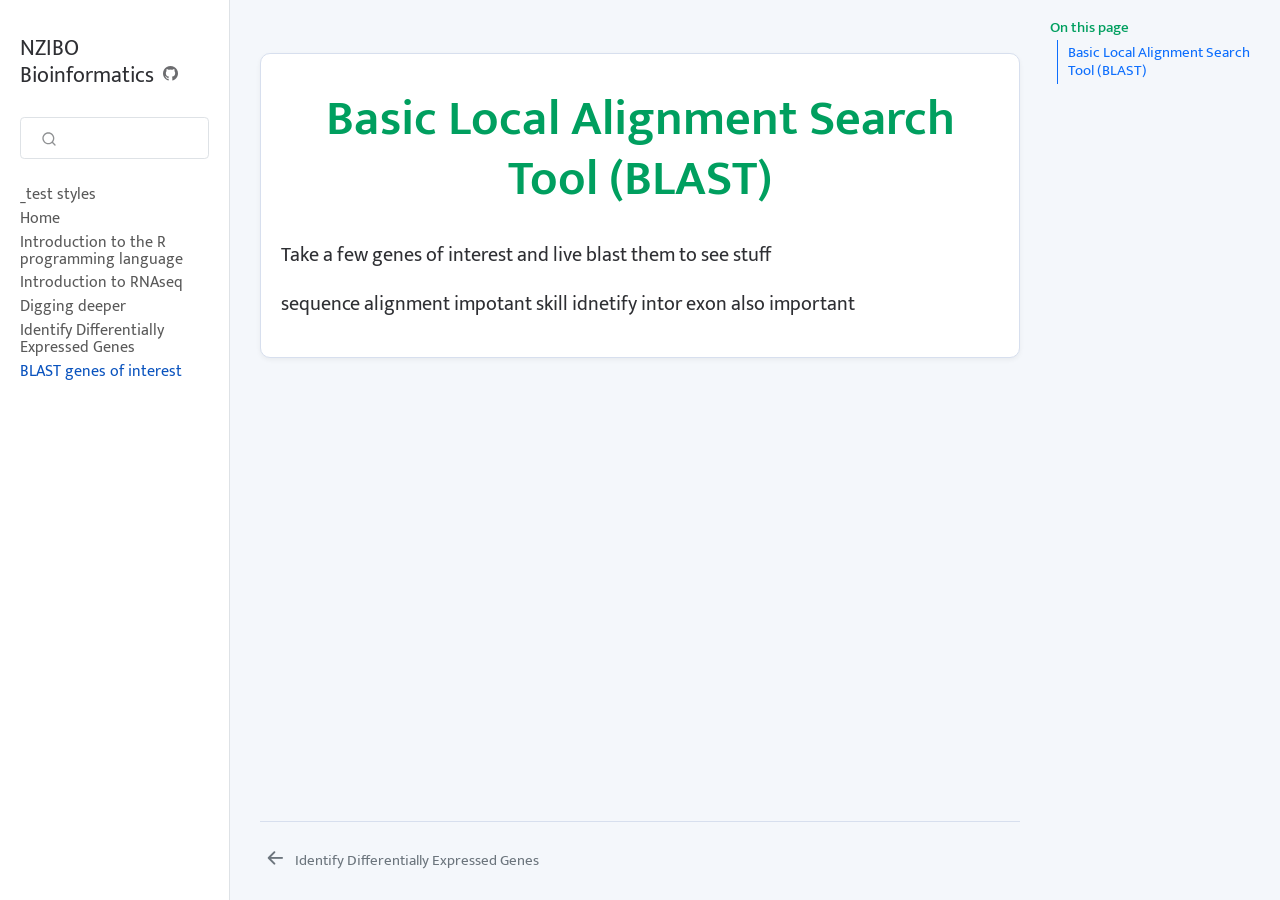
==== docs/blast-off.html @ 68abb0d2 "added blast, small edits" ====
<!DOCTYPE html>
<html xmlns="http://www.w3.org/1999/xhtml" lang="en" xml:lang="en"><head>

<meta charset="utf-8">
<meta name="generator" content="quarto-1.7.31">

<meta name="viewport" content="width=device-width, initial-scale=1.0, user-scalable=yes">


<title>blast-off – NZIBO Bioinformatics</title>
<style>
code{white-space: pre-wrap;}
span.smallcaps{font-variant: small-caps;}
div.columns{display: flex; gap: min(4vw, 1.5em);}
div.column{flex: auto; overflow-x: auto;}
div.hanging-indent{margin-left: 1.5em; text-indent: -1.5em;}
ul.task-list{list-style: none;}
ul.task-list li input[type="checkbox"] {
  width: 0.8em;
  margin: 0 0.8em 0.2em -1em; /* quarto-specific, see https://github.com/quarto-dev/quarto-cli/issues/4556 */ 
  vertical-align: middle;
}
</style>


<script src="site_libs/quarto-nav/quarto-nav.js"></script>
<script src="site_libs/quarto-nav/headroom.min.js"></script>
<script src="site_libs/clipboard/clipboard.min.js"></script>
<script src="site_libs/quarto-search/autocomplete.umd.js"></script>
<script src="site_libs/quarto-search/fuse.min.js"></script>
<script src="site_libs/quarto-search/quarto-search.js"></script>
<meta name="quarto:offset" content="./">
<link href="./degs.html" rel="prev">
<link href="./theme-images/GA-image-black-favicon.png" rel="icon" type="image/png">
<script src="site_libs/quarto-html/quarto.js" type="module"></script>
<script src="site_libs/quarto-html/tabsets/tabsets.js" type="module"></script>
<script src="site_libs/quarto-html/popper.min.js"></script>
<script src="site_libs/quarto-html/tippy.umd.min.js"></script>
<script src="site_libs/quarto-html/anchor.min.js"></script>
<link href="site_libs/quarto-html/tippy.css" rel="stylesheet">
<link href="site_libs/quarto-html/quarto-syntax-highlighting-e1a5c8363afafaef2c763b6775fbf3ca.css" rel="stylesheet" id="quarto-text-highlighting-styles">
<script src="site_libs/bootstrap/bootstrap.min.js"></script>
<link href="site_libs/bootstrap/bootstrap-icons.css" rel="stylesheet">
<link href="site_libs/bootstrap/bootstrap-709f788519238433456b39eacb8aeed0.min.css" rel="stylesheet" append-hash="true" id="quarto-bootstrap" data-mode="light">
<script id="quarto-search-options" type="application/json">{
  "location": "sidebar",
  "copy-button": false,
  "collapse-after": 3,
  "panel-placement": "start",
  "type": "textbox",
  "limit": 50,
  "keyboard-shortcut": [
    "f",
    "/",
    "s"
  ],
  "show-item-context": false,
  "language": {
    "search-no-results-text": "No results",
    "search-matching-documents-text": "matching documents",
    "search-copy-link-title": "Copy link to search",
    "search-hide-matches-text": "Hide additional matches",
    "search-more-match-text": "more match in this document",
    "search-more-matches-text": "more matches in this document",
    "search-clear-button-title": "Clear",
    "search-text-placeholder": "",
    "search-detached-cancel-button-title": "Cancel",
    "search-submit-button-title": "Submit",
    "search-label": "Search"
  }
}</script>


<link rel="stylesheet" href="styles.css">
<meta property="og:title" content="– NZIBO Bioinformatics">
<meta property="og:description" content="">
<meta property="og:site_name" content="NZIBO Bioinformatics">
</head>

<body class="nav-sidebar docked quarto-light">

<div id="quarto-search-results"></div>
  <header id="quarto-header" class="headroom fixed-top">
  <nav class="quarto-secondary-nav">
    <div class="container-fluid d-flex">
      <button type="button" class="quarto-btn-toggle btn" data-bs-toggle="collapse" role="button" data-bs-target=".quarto-sidebar-collapse-item" aria-controls="quarto-sidebar" aria-expanded="false" aria-label="Toggle sidebar navigation" onclick="if (window.quartoToggleHeadroom) { window.quartoToggleHeadroom(); }">
        <i class="bi bi-layout-text-sidebar-reverse"></i>
      </button>
        <nav class="quarto-page-breadcrumbs" aria-label="breadcrumb"><ol class="breadcrumb"><li class="breadcrumb-item"><a href="./blast-off.html">BLAST genes of interest</a></li></ol></nav>
        <a class="flex-grow-1" role="navigation" data-bs-toggle="collapse" data-bs-target=".quarto-sidebar-collapse-item" aria-controls="quarto-sidebar" aria-expanded="false" aria-label="Toggle sidebar navigation" onclick="if (window.quartoToggleHeadroom) { window.quartoToggleHeadroom(); }">      
        </a>
      <button type="button" class="btn quarto-search-button" aria-label="Search" onclick="window.quartoOpenSearch();">
        <i class="bi bi-search"></i>
      </button>
    </div>
  </nav>
</header>
<!-- content -->
<div id="quarto-content" class="quarto-container page-columns page-rows-contents page-layout-full">
<!-- sidebar -->
  <nav id="quarto-sidebar" class="sidebar collapse collapse-horizontal quarto-sidebar-collapse-item sidebar-navigation docked overflow-auto">
    <div class="pt-lg-2 mt-2 text-left sidebar-header">
    <div class="sidebar-title mb-0 py-0">
      <a href="./">NZIBO Bioinformatics</a> 
        <div class="sidebar-tools-main">
    <a href="https://github.com/GenomicsAotearoa/NZIBO-bioinformatics-workshop-2026" title="Github" class="quarto-navigation-tool px-1" aria-label="Github"><i class="bi bi-github"></i></a>
</div>
    </div>
      </div>
        <div class="mt-2 flex-shrink-0 align-items-center">
        <div class="sidebar-search">
        <div id="quarto-search" class="" title="Search"></div>
        </div>
        </div>
    <div class="sidebar-menu-container"> 
    <ul class="list-unstyled mt-1">
        <li class="sidebar-item">
  <div class="sidebar-item-container"> 
  <a href="./test-styling.html" class="sidebar-item-text sidebar-link">
 <span class="menu-text">_test styles</span></a>
  </div>
</li>
        <li class="sidebar-item">
  <div class="sidebar-item-container"> 
  <a href="./index.html" class="sidebar-item-text sidebar-link">
 <span class="menu-text">Home</span></a>
  </div>
</li>
        <li class="sidebar-item">
  <div class="sidebar-item-container"> 
  <a href="./intro-to-R.html" class="sidebar-item-text sidebar-link">
 <span class="menu-text">Introduction to the R programming language</span></a>
  </div>
</li>
        <li class="sidebar-item">
  <div class="sidebar-item-container"> 
  <a href="./intro-to-rnaseq.html" class="sidebar-item-text sidebar-link">
 <span class="menu-text">Introduction to RNAseq</span></a>
  </div>
</li>
        <li class="sidebar-item">
  <div class="sidebar-item-container"> 
  <a href="./digging-deeper.html" class="sidebar-item-text sidebar-link">
 <span class="menu-text">Digging deeper</span></a>
  </div>
</li>
        <li class="sidebar-item">
  <div class="sidebar-item-container"> 
  <a href="./degs.html" class="sidebar-item-text sidebar-link">
 <span class="menu-text">Identify Differentially Expressed Genes</span></a>
  </div>
</li>
        <li class="sidebar-item">
  <div class="sidebar-item-container"> 
  <a href="./blast-off.html" class="sidebar-item-text sidebar-link active">
 <span class="menu-text">BLAST genes of interest</span></a>
  </div>
</li>
    </ul>
    </div>
</nav>
<div id="quarto-sidebar-glass" class="quarto-sidebar-collapse-item" data-bs-toggle="collapse" data-bs-target=".quarto-sidebar-collapse-item"></div>
<!-- margin-sidebar -->
    <div id="quarto-margin-sidebar" class="sidebar margin-sidebar">
        <nav id="TOC" role="doc-toc" class="toc-active">
    <h2 id="toc-title">On this page</h2>
   
  <ul>
  <li><a href="#basic-local-alignment-search-tool-blast" id="toc-basic-local-alignment-search-tool-blast" class="nav-link active" data-scroll-target="#basic-local-alignment-search-tool-blast">Basic Local Alignment Search Tool (BLAST)</a></li>
  </ul>
</nav>
    </div>
<!-- main -->
<main class="content column-body" id="quarto-document-content"><header id="title-block-header" class="quarto-title-block"></header>




<section id="basic-local-alignment-search-tool-blast" class="level1">
<h1>Basic Local Alignment Search Tool (BLAST)</h1>
<p>Take a few genes of interest and live blast them to see stuff</p>
<p>sequence alignment impotant skill idnetify intor exon also important</p>


</section>

</main> <!-- /main -->
<script id="quarto-html-after-body" type="application/javascript">
  window.document.addEventListener("DOMContentLoaded", function (event) {
    const icon = "";
    const anchorJS = new window.AnchorJS();
    anchorJS.options = {
      placement: 'right',
      icon: icon
    };
    anchorJS.add('.anchored');
    const isCodeAnnotation = (el) => {
      for (const clz of el.classList) {
        if (clz.startsWith('code-annotation-')) {                     
          return true;
        }
      }
      return false;
    }
    const onCopySuccess = function(e) {
      // button target
      const button = e.trigger;
      // don't keep focus
      button.blur();
      // flash "checked"
      button.classList.add('code-copy-button-checked');
      var currentTitle = button.getAttribute("title");
      button.setAttribute("title", "Copied!");
      let tooltip;
      if (window.bootstrap) {
        button.setAttribute("data-bs-toggle", "tooltip");
        button.setAttribute("data-bs-placement", "left");
        button.setAttribute("data-bs-title", "Copied!");
        tooltip = new bootstrap.Tooltip(button, 
          { trigger: "manual", 
            customClass: "code-copy-button-tooltip",
            offset: [0, -8]});
        tooltip.show();    
      }
      setTimeout(function() {
        if (tooltip) {
          tooltip.hide();
          button.removeAttribute("data-bs-title");
          button.removeAttribute("data-bs-toggle");
          button.removeAttribute("data-bs-placement");
        }
        button.setAttribute("title", currentTitle);
        button.classList.remove('code-copy-button-checked');
      }, 1000);
      // clear code selection
      e.clearSelection();
    }
    const getTextToCopy = function(trigger) {
        const codeEl = trigger.previousElementSibling.cloneNode(true);
        for (const childEl of codeEl.children) {
          if (isCodeAnnotation(childEl)) {
            childEl.remove();
          }
        }
        return codeEl.innerText;
    }
    const clipboard = new window.ClipboardJS('.code-copy-button:not([data-in-quarto-modal])', {
      text: getTextToCopy
    });
    clipboard.on('success', onCopySuccess);
    if (window.document.getElementById('quarto-embedded-source-code-modal')) {
      const clipboardModal = new window.ClipboardJS('.code-copy-button[data-in-quarto-modal]', {
        text: getTextToCopy,
        container: window.document.getElementById('quarto-embedded-source-code-modal')
      });
      clipboardModal.on('success', onCopySuccess);
    }
      var localhostRegex = new RegExp(/^(?:http|https):\/\/localhost\:?[0-9]*\//);
      var mailtoRegex = new RegExp(/^mailto:/);
        var filterRegex = new RegExp('/' + window.location.host + '/');
      var isInternal = (href) => {
          return filterRegex.test(href) || localhostRegex.test(href) || mailtoRegex.test(href);
      }
      // Inspect non-navigation links and adorn them if external
     var links = window.document.querySelectorAll('a[href]:not(.nav-link):not(.navbar-brand):not(.toc-action):not(.sidebar-link):not(.sidebar-item-toggle):not(.pagination-link):not(.no-external):not([aria-hidden]):not(.dropdown-item):not(.quarto-navigation-tool):not(.about-link)');
      for (var i=0; i<links.length; i++) {
        const link = links[i];
        if (!isInternal(link.href)) {
          // undo the damage that might have been done by quarto-nav.js in the case of
          // links that we want to consider external
          if (link.dataset.originalHref !== undefined) {
            link.href = link.dataset.originalHref;
          }
        }
      }
    function tippyHover(el, contentFn, onTriggerFn, onUntriggerFn) {
      const config = {
        allowHTML: true,
        maxWidth: 500,
        delay: 100,
        arrow: false,
        appendTo: function(el) {
            return el.parentElement;
        },
        interactive: true,
        interactiveBorder: 10,
        theme: 'quarto',
        placement: 'bottom-start',
      };
      if (contentFn) {
        config.content = contentFn;
      }
      if (onTriggerFn) {
        config.onTrigger = onTriggerFn;
      }
      if (onUntriggerFn) {
        config.onUntrigger = onUntriggerFn;
      }
      window.tippy(el, config); 
    }
    const noterefs = window.document.querySelectorAll('a[role="doc-noteref"]');
    for (var i=0; i<noterefs.length; i++) {
      const ref = noterefs[i];
      tippyHover(ref, function() {
        // use id or data attribute instead here
        let href = ref.getAttribute('data-footnote-href') || ref.getAttribute('href');
        try { href = new URL(href).hash; } catch {}
        const id = href.replace(/^#\/?/, "");
        const note = window.document.getElementById(id);
        if (note) {
          return note.innerHTML;
        } else {
          return "";
        }
      });
    }
    const xrefs = window.document.querySelectorAll('a.quarto-xref');
    const processXRef = (id, note) => {
      // Strip column container classes
      const stripColumnClz = (el) => {
        el.classList.remove("page-full", "page-columns");
        if (el.children) {
          for (const child of el.children) {
            stripColumnClz(child);
          }
        }
      }
      stripColumnClz(note)
      if (id === null || id.startsWith('sec-')) {
        // Special case sections, only their first couple elements
        const container = document.createElement("div");
        if (note.children && note.children.length > 2) {
          container.appendChild(note.children[0].cloneNode(true));
          for (let i = 1; i < note.children.length; i++) {
            const child = note.children[i];
            if (child.tagName === "P" && child.innerText === "") {
              continue;
            } else {
              container.appendChild(child.cloneNode(true));
              break;
            }
          }
          if (window.Quarto?.typesetMath) {
            window.Quarto.typesetMath(container);
          }
          return container.innerHTML
        } else {
          if (window.Quarto?.typesetMath) {
            window.Quarto.typesetMath(note);
          }
          return note.innerHTML;
        }
      } else {
        // Remove any anchor links if they are present
        const anchorLink = note.querySelector('a.anchorjs-link');
        if (anchorLink) {
          anchorLink.remove();
        }
        if (window.Quarto?.typesetMath) {
          window.Quarto.typesetMath(note);
        }
        if (note.classList.contains("callout")) {
          return note.outerHTML;
        } else {
          return note.innerHTML;
        }
      }
    }
    for (var i=0; i<xrefs.length; i++) {
      const xref = xrefs[i];
      tippyHover(xref, undefined, function(instance) {
        instance.disable();
        let url = xref.getAttribute('href');
        let hash = undefined; 
        if (url.startsWith('#')) {
          hash = url;
        } else {
          try { hash = new URL(url).hash; } catch {}
        }
        if (hash) {
          const id = hash.replace(/^#\/?/, "");
          const note = window.document.getElementById(id);
          if (note !== null) {
            try {
              const html = processXRef(id, note.cloneNode(true));
              instance.setContent(html);
            } finally {
              instance.enable();
              instance.show();
            }
          } else {
            // See if we can fetch this
            fetch(url.split('#')[0])
            .then(res => res.text())
            .then(html => {
              const parser = new DOMParser();
              const htmlDoc = parser.parseFromString(html, "text/html");
              const note = htmlDoc.getElementById(id);
              if (note !== null) {
                const html = processXRef(id, note);
                instance.setContent(html);
              } 
            }).finally(() => {
              instance.enable();
              instance.show();
            });
          }
        } else {
          // See if we can fetch a full url (with no hash to target)
          // This is a special case and we should probably do some content thinning / targeting
          fetch(url)
          .then(res => res.text())
          .then(html => {
            const parser = new DOMParser();
            const htmlDoc = parser.parseFromString(html, "text/html");
            const note = htmlDoc.querySelector('main.content');
            if (note !== null) {
              // This should only happen for chapter cross references
              // (since there is no id in the URL)
              // remove the first header
              if (note.children.length > 0 && note.children[0].tagName === "HEADER") {
                note.children[0].remove();
              }
              const html = processXRef(null, note);
              instance.setContent(html);
            } 
          }).finally(() => {
            instance.enable();
            instance.show();
          });
        }
      }, function(instance) {
      });
    }
        let selectedAnnoteEl;
        const selectorForAnnotation = ( cell, annotation) => {
          let cellAttr = 'data-code-cell="' + cell + '"';
          let lineAttr = 'data-code-annotation="' +  annotation + '"';
          const selector = 'span[' + cellAttr + '][' + lineAttr + ']';
          return selector;
        }
        const selectCodeLines = (annoteEl) => {
          const doc = window.document;
          const targetCell = annoteEl.getAttribute("data-target-cell");
          const targetAnnotation = annoteEl.getAttribute("data-target-annotation");
          const annoteSpan = window.document.querySelector(selectorForAnnotation(targetCell, targetAnnotation));
          const lines = annoteSpan.getAttribute("data-code-lines").split(",");
          const lineIds = lines.map((line) => {
            return targetCell + "-" + line;
          })
          let top = null;
          let height = null;
          let parent = null;
          if (lineIds.length > 0) {
              //compute the position of the single el (top and bottom and make a div)
              const el = window.document.getElementById(lineIds[0]);
              top = el.offsetTop;
              height = el.offsetHeight;
              parent = el.parentElement.parentElement;
            if (lineIds.length > 1) {
              const lastEl = window.document.getElementById(lineIds[lineIds.length - 1]);
              const bottom = lastEl.offsetTop + lastEl.offsetHeight;
              height = bottom - top;
            }
            if (top !== null && height !== null && parent !== null) {
              // cook up a div (if necessary) and position it 
              let div = window.document.getElementById("code-annotation-line-highlight");
              if (div === null) {
                div = window.document.createElement("div");
                div.setAttribute("id", "code-annotation-line-highlight");
                div.style.position = 'absolute';
                parent.appendChild(div);
              }
              div.style.top = top - 2 + "px";
              div.style.height = height + 4 + "px";
              div.style.left = 0;
              let gutterDiv = window.document.getElementById("code-annotation-line-highlight-gutter");
              if (gutterDiv === null) {
                gutterDiv = window.document.createElement("div");
                gutterDiv.setAttribute("id", "code-annotation-line-highlight-gutter");
                gutterDiv.style.position = 'absolute';
                const codeCell = window.document.getElementById(targetCell);
                const gutter = codeCell.querySelector('.code-annotation-gutter');
                gutter.appendChild(gutterDiv);
              }
              gutterDiv.style.top = top - 2 + "px";
              gutterDiv.style.height = height + 4 + "px";
            }
            selectedAnnoteEl = annoteEl;
          }
        };
        const unselectCodeLines = () => {
          const elementsIds = ["code-annotation-line-highlight", "code-annotation-line-highlight-gutter"];
          elementsIds.forEach((elId) => {
            const div = window.document.getElementById(elId);
            if (div) {
              div.remove();
            }
          });
          selectedAnnoteEl = undefined;
        };
          // Handle positioning of the toggle
      window.addEventListener(
        "resize",
        throttle(() => {
          elRect = undefined;
          if (selectedAnnoteEl) {
            selectCodeLines(selectedAnnoteEl);
          }
        }, 10)
      );
      function throttle(fn, ms) {
      let throttle = false;
      let timer;
        return (...args) => {
          if(!throttle) { // first call gets through
              fn.apply(this, args);
              throttle = true;
          } else { // all the others get throttled
              if(timer) clearTimeout(timer); // cancel #2
              timer = setTimeout(() => {
                fn.apply(this, args);
                timer = throttle = false;
              }, ms);
          }
        };
      }
        // Attach click handler to the DT
        const annoteDls = window.document.querySelectorAll('dt[data-target-cell]');
        for (const annoteDlNode of annoteDls) {
          annoteDlNode.addEventListener('click', (event) => {
            const clickedEl = event.target;
            if (clickedEl !== selectedAnnoteEl) {
              unselectCodeLines();
              const activeEl = window.document.querySelector('dt[data-target-cell].code-annotation-active');
              if (activeEl) {
                activeEl.classList.remove('code-annotation-active');
              }
              selectCodeLines(clickedEl);
              clickedEl.classList.add('code-annotation-active');
            } else {
              // Unselect the line
              unselectCodeLines();
              clickedEl.classList.remove('code-annotation-active');
            }
          });
        }
    const findCites = (el) => {
      const parentEl = el.parentElement;
      if (parentEl) {
        const cites = parentEl.dataset.cites;
        if (cites) {
          return {
            el,
            cites: cites.split(' ')
          };
        } else {
          return findCites(el.parentElement)
        }
      } else {
        return undefined;
      }
    };
    var bibliorefs = window.document.querySelectorAll('a[role="doc-biblioref"]');
    for (var i=0; i<bibliorefs.length; i++) {
      const ref = bibliorefs[i];
      const citeInfo = findCites(ref);
      if (citeInfo) {
        tippyHover(citeInfo.el, function() {
          var popup = window.document.createElement('div');
          citeInfo.cites.forEach(function(cite) {
            var citeDiv = window.document.createElement('div');
            citeDiv.classList.add('hanging-indent');
            citeDiv.classList.add('csl-entry');
            var biblioDiv = window.document.getElementById('ref-' + cite);
            if (biblioDiv) {
              citeDiv.innerHTML = biblioDiv.innerHTML;
            }
            popup.appendChild(citeDiv);
          });
          return popup.innerHTML;
        });
      }
    }
  });
  </script>
<nav class="page-navigation column-body">
  <div class="nav-page nav-page-previous">
      <a href="./degs.html" class="pagination-link" aria-label="Identify Differentially Expressed Genes">
        <i class="bi bi-arrow-left-short"></i> <span class="nav-page-text">Identify Differentially Expressed Genes</span>
      </a>          
  </div>
  <div class="nav-page nav-page-next">
  </div>
</nav>
</div> <!-- /content -->




</body></html>
---- docs/site_libs/quarto-html/tippy.css ----
.tippy-box[data-animation=fade][data-state=hidden]{opacity:0}[data-tippy-root]{max-width:calc(100vw - 10px)}.tippy-box{position:relative;background-color:#333;color:#fff;border-radius:4px;font-size:14px;line-height:1.4;white-space:normal;outline:0;transition-property:transform,visibility,opacity}.tippy-box[data-placement^=top]>.tippy-arrow{bottom:0}.tippy-box[data-placement^=top]>.tippy-arrow:before{bottom:-7px;left:0;border-width:8px 8px 0;border-top-color:initial;transform-origin:center top}.tippy-box[data-placement^=bottom]>.tippy-arrow{top:0}.tippy-box[data-placement^=bottom]>.tippy-arrow:before{top:-7px;left:0;border-width:0 8px 8px;border-bottom-color:initial;transform-origin:center bottom}.tippy-box[data-placement^=left]>.tippy-arrow{right:0}.tippy-box[data-placement^=left]>.tippy-arrow:before{border-width:8px 0 8px 8px;border-left-color:initial;right:-7px;transform-origin:center left}.tippy-box[data-placement^=right]>.tippy-arrow{left:0}.tippy-box[data-placement^=right]>.tippy-arrow:before{left:-7px;border-width:8px 8px 8px 0;border-right-color:initial;transform-origin:center right}.tippy-box[data-inertia][data-state=visible]{transition-timing-function:cubic-bezier(.54,1.5,.38,1.11)}.tippy-arrow{width:16px;height:16px;color:#333}.tippy-arrow:before{content:"";position:absolute;border-color:transparent;border-style:solid}.tippy-content{position:relative;padding:5px 9px;z-index:1}
---- docs/site_libs/quarto-html/quarto-syntax-highlighting-e1a5c8363afafaef2c763b6775fbf3ca.css ----
/* quarto syntax highlight colors */
:root {
  --quarto-hl-ot-color: #003B4F;
  --quarto-hl-at-color: #657422;
  --quarto-hl-ss-color: #20794D;
  --quarto-hl-an-color: #5E5E5E;
  --quarto-hl-fu-color: #4758AB;
  --quarto-hl-st-color: #20794D;
  --quarto-hl-cf-color: #003B4F;
  --quarto-hl-op-color: #5E5E5E;
  --quarto-hl-er-color: #AD0000;
  --quarto-hl-bn-color: #AD0000;
  --quarto-hl-al-color: #AD0000;
  --quarto-hl-va-color: #111111;
  --quarto-hl-bu-color: inherit;
  --quarto-hl-ex-color: inherit;
  --quarto-hl-pp-color: #AD0000;
  --quarto-hl-in-color: #5E5E5E;
  --quarto-hl-vs-color: #20794D;
  --quarto-hl-wa-color: #5E5E5E;
  --quarto-hl-do-color: #5E5E5E;
  --quarto-hl-im-color: #00769E;
  --quarto-hl-ch-color: #20794D;
  --quarto-hl-dt-color: #AD0000;
  --quarto-hl-fl-color: #AD0000;
  --quarto-hl-co-color: #5E5E5E;
  --quarto-hl-cv-color: #5E5E5E;
  --quarto-hl-cn-color: #8f5902;
  --quarto-hl-sc-color: #5E5E5E;
  --quarto-hl-dv-color: #AD0000;
  --quarto-hl-kw-color: #003B4F;
}

/* other quarto variables */
:root {
  --quarto-font-monospace: SFMono-Regular, Menlo, Monaco, Consolas, "Liberation Mono", "Courier New", monospace;
}

/* syntax highlight based on Pandoc's rules */
pre > code.sourceCode > span {
  color: #003B4F;
}

code.sourceCode > span {
  color: #003B4F;
}

div.sourceCode,
div.sourceCode pre.sourceCode {
  color: #003B4F;
}

/* Normal */
code span {
  color: #003B4F;
}

/* Alert */
code span.al {
  color: #AD0000;
  font-style: inherit;
}

/* Annotation */
code span.an {
  color: #5E5E5E;
  font-style: inherit;
}

/* Attribute */
code span.at {
  color: #657422;
  font-style: inherit;
}

/* BaseN */
code span.bn {
  color: #AD0000;
  font-style: inherit;
}

/* BuiltIn */
code span.bu {
  font-style: inherit;
}

/* ControlFlow */
code span.cf {
  color: #003B4F;
  font-weight: bold;
  font-style: inherit;
}

/* Char */
code span.ch {
  color: #20794D;
  font-style: inherit;
}

/* Constant */
code span.cn {
  color: #8f5902;
  font-style: inherit;
}

/* Comment */
code span.co {
  color: #5E5E5E;
  font-style: inherit;
}

/* CommentVar */
code span.cv {
  color: #5E5E5E;
  font-style: italic;
}

/* Documentation */
code span.do {
  color: #5E5E5E;
  font-style: italic;
}

/* DataType */
code span.dt {
  color: #AD0000;
  font-style: inherit;
}

/* DecVal */
code span.dv {
  color: #AD0000;
  font-style: inherit;
}

/* Error */
code span.er {
  color: #AD0000;
  font-style: inherit;
}

/* Extension */
code span.ex {
  font-style: inherit;
}

/* Float */
code span.fl {
  color: #AD0000;
  font-style: inherit;
}

/* Function */
code span.fu {
  color: #4758AB;
  font-style: inherit;
}

/* Import */
code span.im {
  color: #00769E;
  font-style: inherit;
}

/* Information */
code span.in {
  color: #5E5E5E;
  font-style: inherit;
}

/* Keyword */
code span.kw {
  color: #003B4F;
  font-weight: bold;
  font-style: inherit;
}

/* Operator */
code span.op {
  color: #5E5E5E;
  font-style: inherit;
}

/* Other */
code span.ot {
  color: #003B4F;
  font-style: inherit;
}

/* Preprocessor */
code span.pp {
  color: #AD0000;
  font-style: inherit;
}

/* SpecialChar */
code span.sc {
  color: #5E5E5E;
  font-style: inherit;
}

/* SpecialString */
code span.ss {
  color: #20794D;
  font-style: inherit;
}

/* String */
code span.st {
  color: #20794D;
  font-style: inherit;
}

/* Variable */
code span.va {
  color: #111111;
  font-style: inherit;
}

/* VerbatimString */
code span.vs {
  color: #20794D;
  font-style: inherit;
}

/* Warning */
code span.wa {
  color: #5E5E5E;
  font-style: italic;
}

.prevent-inlining {
  content: "</";
}

/*# sourceMappingURL=c735b2cac6c846c1abc72f5ce1520814.css.map */
---- docs/styles.css ----
/* Import Roboto and Mukta font */
@import url('https://fonts.googleapis.com/css2?family=Roboto:wght@400;700&display=swap');
@import url('https://fonts.googleapis.com/css2?family=Mukta:wght@300;400;500;700&display=swap');

/* Apply font globally */
body, h1, h2, h3, h4, h5, h6, p, a, button, table, blockquote {
    font-family: 'Mukta', -apple-system, BlinkMacSystemFont, 'Roboto', 'Helvetica Neue', Helvetica, Arial, sans-serif;
}

/* global font bigger */
html, body {
  font-size: 20px;
}

/* General page styling */
body {
    background-color: #F4F7FB;
    color: #2E2F33;
    line-height: 1.6;
    margin: 0;
    padding: 0;
}

/* image align */
.center {
    display: block;
    margin-left: auto;
    margin-right: auto;
    text-align: center;
}

/* Sections */
section {
    border: 1px solid #D7DFEE;
    background-color: #FFFFFF;
    padding: 20px;
    margin: 20px 0;
    border-radius: 10px;
    box-shadow: 0px 2px 5px rgba(0,0,0,0.05);
}

/* Headings */

h1 {
    color: #009F5F; 
    border-bottom: 0px solid #D7DFEE;
    padding-bottom: 5px;
    padding-top: 5px;
    margin-top: 0.2em;
    margin-bottom: 0.5em;
    text-align: center;
}

h2, h3 {
    color: #009F5F; 
    border-bottom: 2px solid #D7DFEE;
    padding-bottom: 5px;
    padding-top: 5px;
    margin-top: 0;
    margin-bottom: 0.5em;
}

h1 { font-size: 2.5em; }
h2 { font-size: 1.7em; }
h3 { font-size: 1.4em; }
h4 { font-size: 1.2em; }
h5 { font-size: 1em; }
h6 { font-size: 0.9em; }

h4, h5, h6 {
    color: #009F5F;
    border-bottom: 0;
    padding-bottom: 3px;
    margin-top: 0.5em;
    margin-bottom: 0.5em;
}

/* Custom GA block */
.ga-logo-block,
.ga-logo-block a {
    color: #FFFFFF !important;
}
.ga-logo-block a:hover {
    color: #D7DFEE !important;
}

/* Remove the underline ONLY in this block */
.ga-logo-block .no-underline-h2 {
    border-bottom: none !important;
}

/* Links */
a {
    color: #009F5F;
    text-decoration: none;
}
a:hover {
    color: #005A36;
    text-decoration: underline;
}

/* Buttons */
button, .nav-button {
    background-color: #009F5F;
    color: #FFFFFF;
    border: none;
    border-radius: 5px;
    padding: 10px 20px;
    cursor: pointer;
    transition: background 0.3s, transform 0.2s;
}
button:hover, .nav-button:hover {
    background-color: #005A36;
    transform: translateY(-2px);
}

/* Base callout styling (applies to all types) */
.callout-note,
.callout-tip,
.callout-warning,
.callout-important,
.callout-caution {
  font-size: 1em;
  padding: 0.5em;
  background-color: #FFFFFF !important;
}

/* Borders per callout type */
.callout-note {
    border-left: 4px solid #009F5F;
}

.callout-tip {
    border-left: 4px solid #005A36;
}

.callout-warning,
.callout-caution {
    border-left: 4px solid #9E5600;
}

.callout-important {
    border-left: 4px solid #9E5600;
}

/* Inside every callout: tables, rows, headers, cells → always white */
.callout-note * ,
.callout-tip * ,
.callout-warning * ,
.callout-important * ,
.callout-caution * 
 {
    background-color: #FFFFFF !important;
}

/* Tables */
table {
    width: 100%;
    border-collapse: collapse;
    margin: 20px 0;
    box-shadow: 0px 2px 5px rgba(0,0,0,0.05);
}
table th, table td {
    border: 1px solid #D7DFEE;
    padding: 10px;
    text-align: left;
}
table th {
    background-color: #E9EEFA;
    color: #009F5F;
}
table tr:nth-child(even) {
    background-color: #F4F7FB;
}
table tr:hover {
    background-color: #E9EEFA;
}

/* Blockquotes */
blockquote {
    border-left: 4px solid #009F5F;
    background: #E9EEFA;
    padding: 15px;
    margin: 20px 0;
    color: #2E2F33;
    font-style: italic;
}

/* Content boxes */
.content-box {
    background-color: #FFFFFF;
    border: 1px solid #D7DFEE;
    padding: 20px;
    margin: 20px 0;
    border-radius: 10px;
}

/* Navigation container */
.page-navigation {
  display: flex;
  justify-content: space-between;
  margin-top: 3rem;
  padding-top: 1.5rem;
  border-top: 1px solid #D7DFEE;
}

.code-block-title, .quarto-code-title {
  display: block;
  color: #009F5F;
  background: #E9EEFA;
  font-weight: 500;
  padding: 6px 12px;
  border-radius: 6px 6px 0 0;
  font-size: 1em;
}

.workshop-banner {
  position: sticky;
  top: 0;
  left: 0;
  width: 100%;
  background-color: #9E5600;
  color: white;
  text-align: center;
  font-size: 1.5em;
  font-weight: bold;
  padding: 5px 20px;
  z-index: 9999;
}
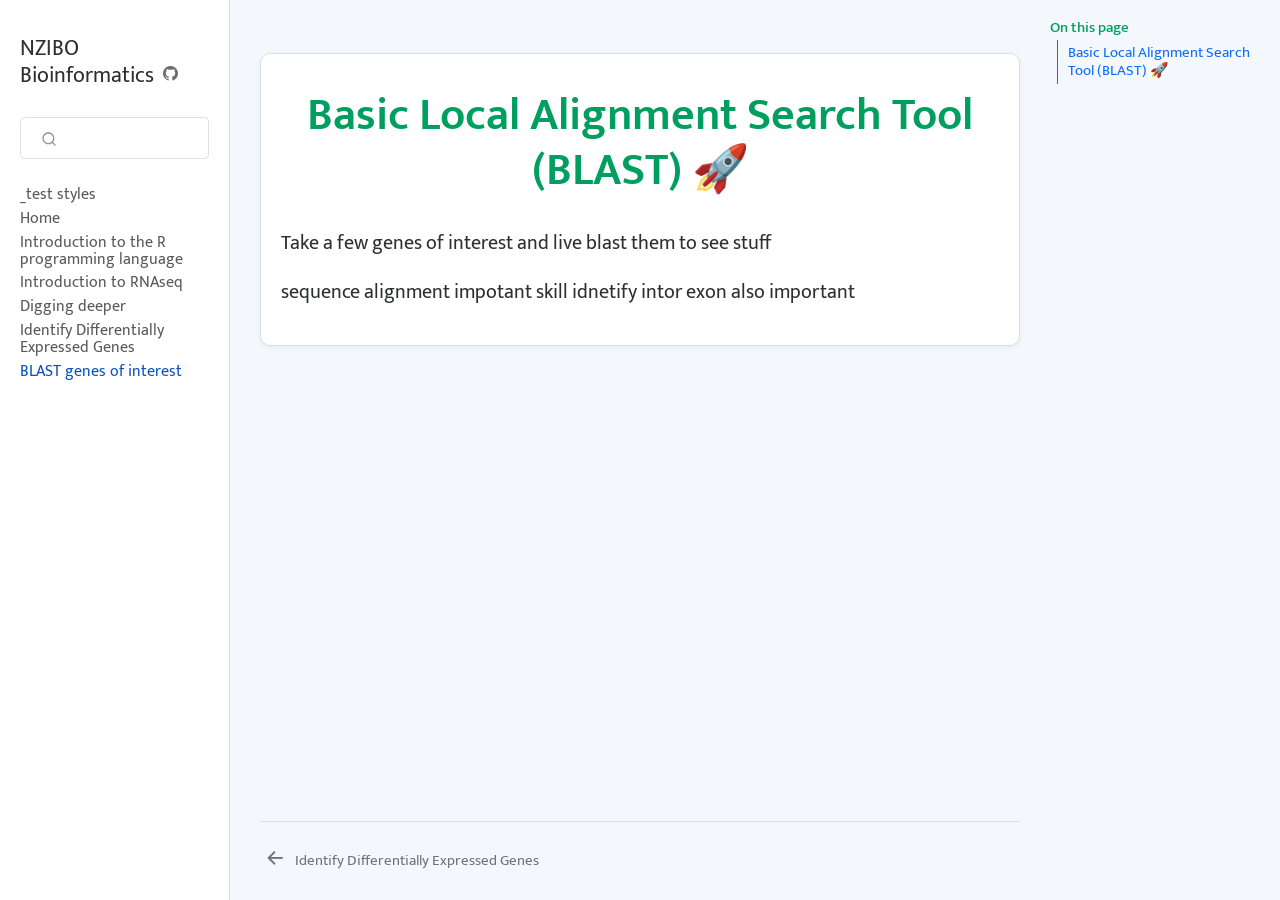
==== commit f6ca8dba: "work on DEGs section" ====
--- a/docs/blast-off.html
+++ b/docs/blast-off.html
@@ -166,7 +166,7 @@
     <h2 id="toc-title">On this page</h2>
    
   <ul>
-  <li><a href="#basic-local-alignment-search-tool-blast" id="toc-basic-local-alignment-search-tool-blast" class="nav-link active" data-scroll-target="#basic-local-alignment-search-tool-blast">Basic Local Alignment Search Tool (BLAST)</a></li>
+  <li><a href="#basic-local-alignment-search-tool-blast" id="toc-basic-local-alignment-search-tool-blast" class="nav-link active" data-scroll-target="#basic-local-alignment-search-tool-blast">Basic Local Alignment Search Tool (BLAST) 🚀</a></li>
   </ul>
 </nav>
     </div>
@@ -177,7 +177,7 @@
 
 
 <section id="basic-local-alignment-search-tool-blast" class="level1">
-<h1>Basic Local Alignment Search Tool (BLAST)</h1>
+<h1>Basic Local Alignment Search Tool (BLAST) 🚀</h1>
 <p>Take a few genes of interest and live blast them to see stuff</p>
 <p>sequence alignment impotant skill idnetify intor exon also important</p>
 
--- a/docs/styles.css
+++ b/docs/styles.css
@@ -60,7 +60,7 @@
     margin-bottom: 0.5em;
 }
 
-h1 { font-size: 2.5em; }
+h1 { font-size: 2.3em; }
 h2 { font-size: 1.7em; }
 h3 { font-size: 1.4em; }
 h4 { font-size: 1.2em; }
@@ -114,17 +114,30 @@
     transform: translateY(-2px);
 }
 
-/* Base callout styling (applies to all types) */
-.callout-note,
-.callout-tip,
-.callout-warning,
-.callout-important,
-.callout-caution {
+
+/* Callout styling */
+.callout {
   font-size: 1em;
   padding: 0.5em;
   background-color: #FFFFFF !important;
 }
 
+.callout * {
+  background-color: #FFFFFF !important;
+}
+
+.callout .callout-body-container,
+.callout .callout-body {
+  font-size: 1.1rem !important;
+}
+
+.callout .callout-title-container,
+.callout .callout-title-container .callout-title,
+.callout .callout-title p {
+  font-size: 1.1rem !important;
+}
+
+
 /* Borders per callout type */
 .callout-note {
     border-left: 4px solid #009F5F;
@@ -143,15 +156,7 @@
     border-left: 4px solid #9E5600;
 }
 
-/* Inside every callout: tables, rows, headers, cells → always white */
-.callout-note * ,
-.callout-tip * ,
-.callout-warning * ,
-.callout-important * ,
-.callout-caution * 
- {
-    background-color: #FFFFFF !important;
-}
+
 
 /* Tables */
 table {
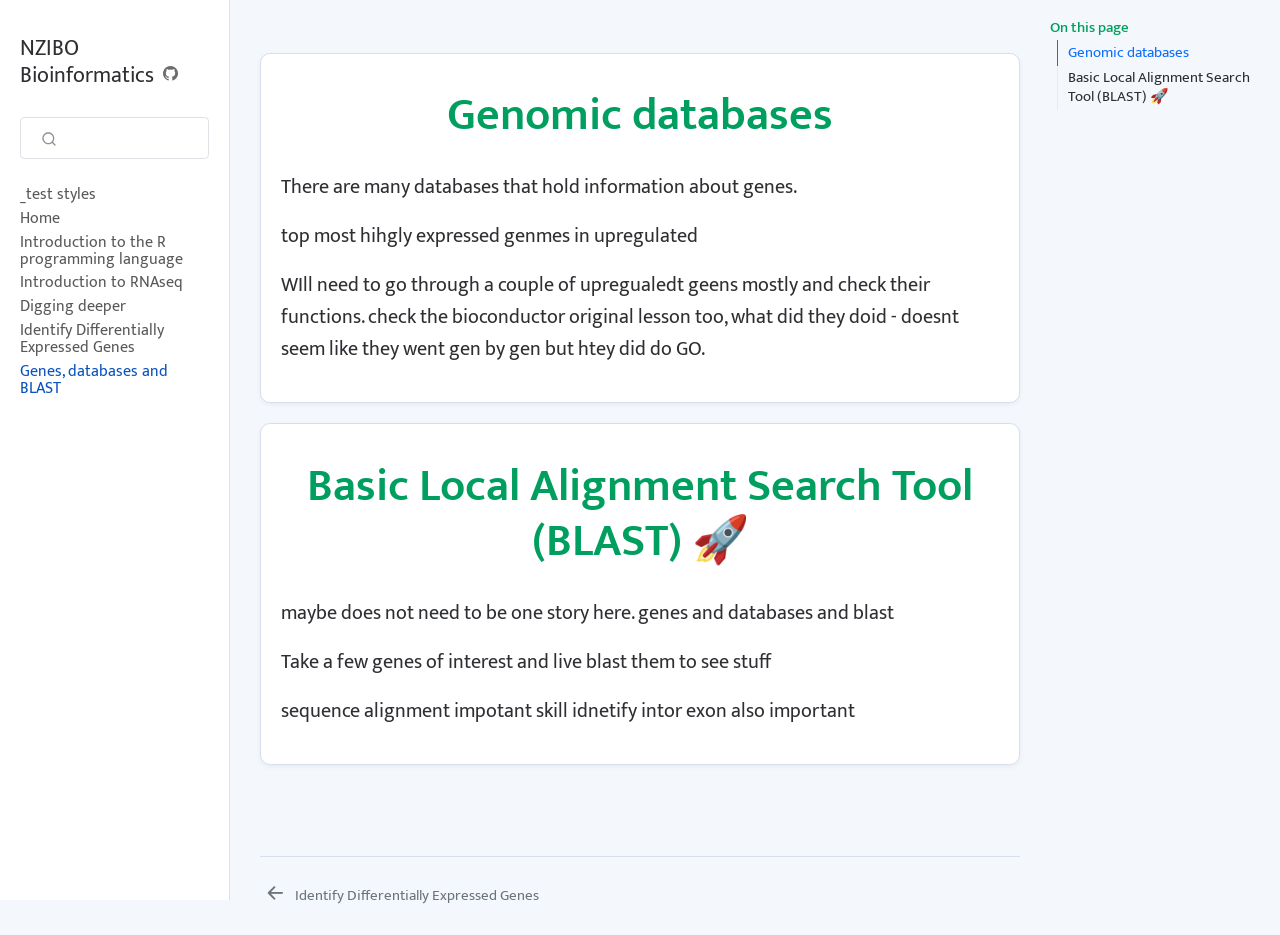
==== commit 34c4ae76: "mostly DGEs" ====
--- a/docs/blast-off.html
+++ b/docs/blast-off.html
@@ -86,7 +86,7 @@
       <button type="button" class="quarto-btn-toggle btn" data-bs-toggle="collapse" role="button" data-bs-target=".quarto-sidebar-collapse-item" aria-controls="quarto-sidebar" aria-expanded="false" aria-label="Toggle sidebar navigation" onclick="if (window.quartoToggleHeadroom) { window.quartoToggleHeadroom(); }">
         <i class="bi bi-layout-text-sidebar-reverse"></i>
       </button>
-        <nav class="quarto-page-breadcrumbs" aria-label="breadcrumb"><ol class="breadcrumb"><li class="breadcrumb-item"><a href="./blast-off.html">BLAST genes of interest</a></li></ol></nav>
+        <nav class="quarto-page-breadcrumbs" aria-label="breadcrumb"><ol class="breadcrumb"><li class="breadcrumb-item"><a href="./blast-off.html">Genes, databases and BLAST</a></li></ol></nav>
         <a class="flex-grow-1" role="navigation" data-bs-toggle="collapse" data-bs-target=".quarto-sidebar-collapse-item" aria-controls="quarto-sidebar" aria-expanded="false" aria-label="Toggle sidebar navigation" onclick="if (window.quartoToggleHeadroom) { window.quartoToggleHeadroom(); }">      
         </a>
       <button type="button" class="btn quarto-search-button" aria-label="Search" onclick="window.quartoOpenSearch();">
@@ -153,7 +153,7 @@
         <li class="sidebar-item">
   <div class="sidebar-item-container"> 
   <a href="./blast-off.html" class="sidebar-item-text sidebar-link active">
- <span class="menu-text">BLAST genes of interest</span></a>
+ <span class="menu-text">Genes, databases and BLAST</span></a>
   </div>
 </li>
     </ul>
@@ -166,7 +166,8 @@
     <h2 id="toc-title">On this page</h2>
    
   <ul>
-  <li><a href="#basic-local-alignment-search-tool-blast" id="toc-basic-local-alignment-search-tool-blast" class="nav-link active" data-scroll-target="#basic-local-alignment-search-tool-blast">Basic Local Alignment Search Tool (BLAST) 🚀</a></li>
+  <li><a href="#genomic-databases" id="toc-genomic-databases" class="nav-link active" data-scroll-target="#genomic-databases">Genomic databases</a></li>
+  <li><a href="#basic-local-alignment-search-tool-blast" id="toc-basic-local-alignment-search-tool-blast" class="nav-link" data-scroll-target="#basic-local-alignment-search-tool-blast">Basic Local Alignment Search Tool (BLAST) 🚀</a></li>
   </ul>
 </nav>
     </div>
@@ -176,8 +177,15 @@
 
 
 
+<section id="genomic-databases" class="level1">
+<h1>Genomic databases</h1>
+<p>There are many databases that hold information about genes.</p>
+<p>top most hihgly expressed genmes in upregulated</p>
+<p>WIll need to go through a couple of upregualedt geens mostly and check their functions. check the bioconductor original lesson too, what did they doid - doesnt seem like they went gen by gen but htey did do GO.</p>
+</section>
 <section id="basic-local-alignment-search-tool-blast" class="level1">
 <h1>Basic Local Alignment Search Tool (BLAST) 🚀</h1>
+<p>maybe does not need to be one story here. genes and databases and blast</p>
 <p>Take a few genes of interest and live blast them to see stuff</p>
 <p>sequence alignment impotant skill idnetify intor exon also important</p>
 
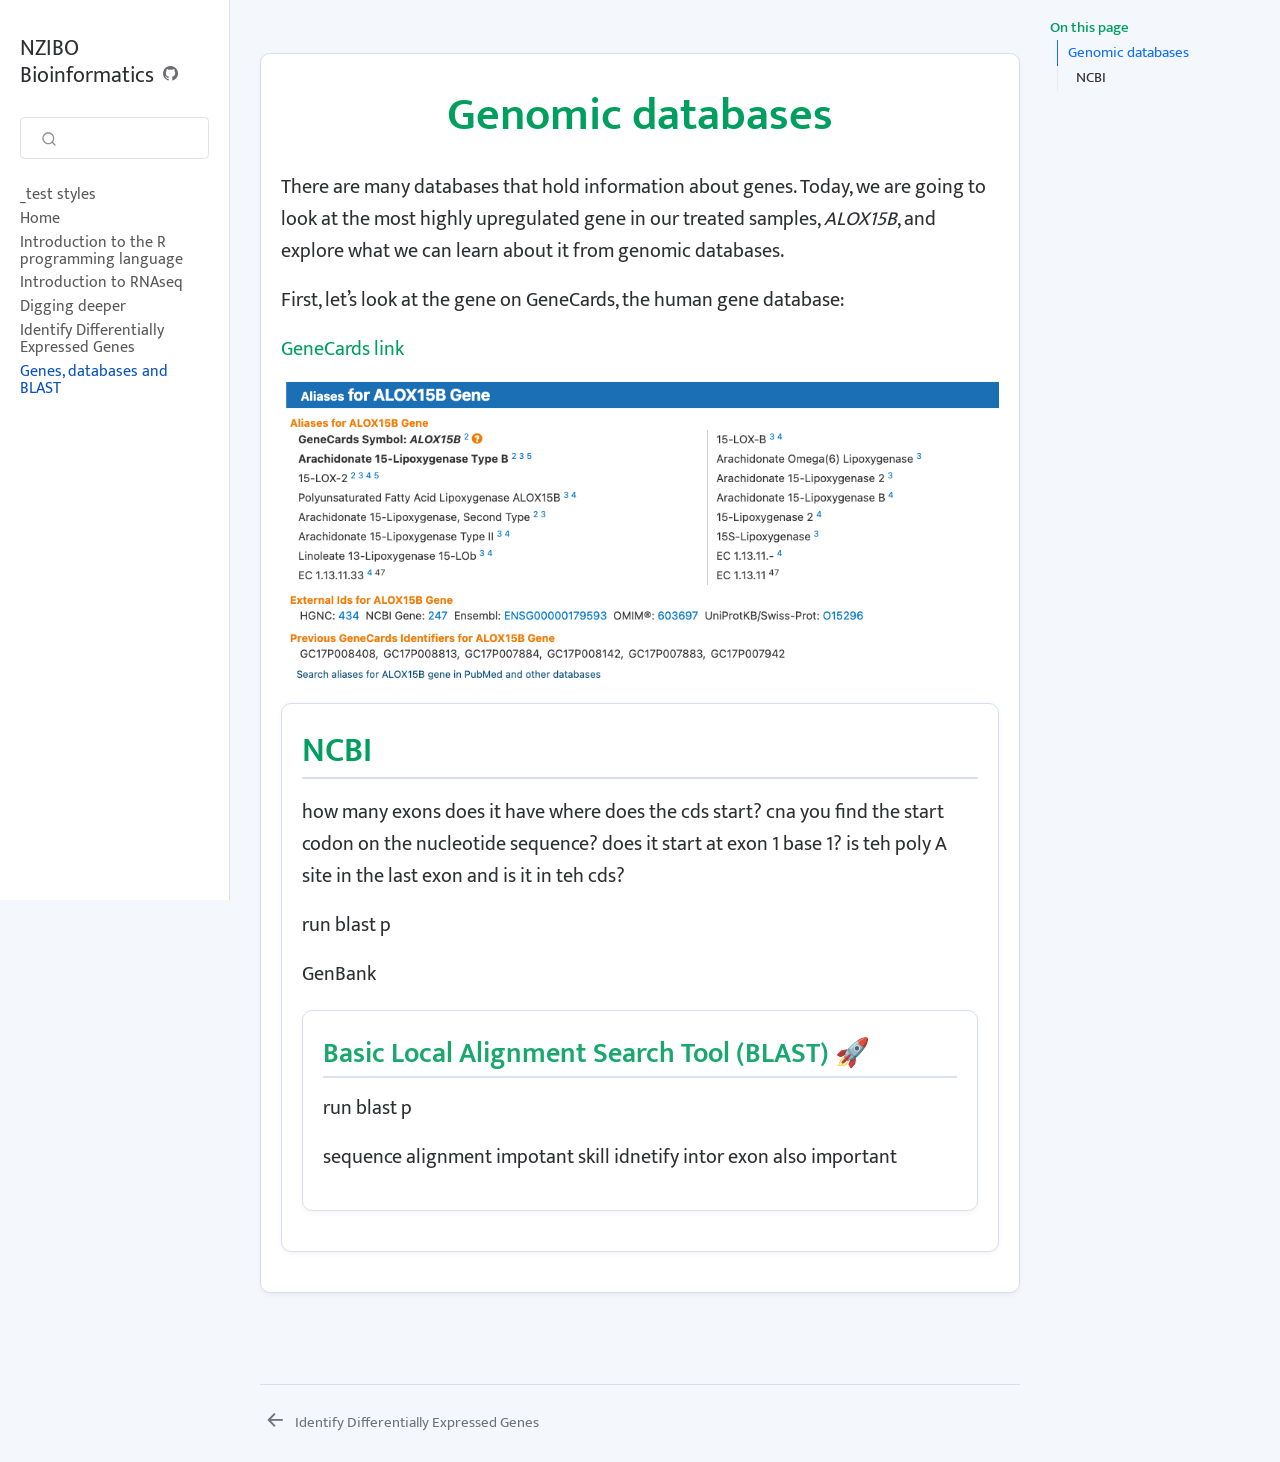
==== commit 4696d91b: "working" ====
--- a/docs/blast-off.html
+++ b/docs/blast-off.html
@@ -74,6 +74,7 @@
 <link rel="stylesheet" href="styles.css">
 <meta property="og:title" content="– NZIBO Bioinformatics">
 <meta property="og:description" content="">
+<meta property="og:image" content="figures/gene-cards.png">
 <meta property="og:site_name" content="NZIBO Bioinformatics">
 </head>
 
@@ -166,8 +167,13 @@
     <h2 id="toc-title">On this page</h2>
    
   <ul>
-  <li><a href="#genomic-databases" id="toc-genomic-databases" class="nav-link active" data-scroll-target="#genomic-databases">Genomic databases</a></li>
+  <li><a href="#genomic-databases" id="toc-genomic-databases" class="nav-link active" data-scroll-target="#genomic-databases">Genomic databases</a>
+  <ul>
+  <li><a href="#ncbi" id="toc-ncbi" class="nav-link" data-scroll-target="#ncbi">NCBI</a>
+  <ul class="collapse">
   <li><a href="#basic-local-alignment-search-tool-blast" id="toc-basic-local-alignment-search-tool-blast" class="nav-link" data-scroll-target="#basic-local-alignment-search-tool-blast">Basic Local Alignment Search Tool (BLAST) 🚀</a></li>
+  </ul></li>
+  </ul></li>
   </ul>
 </nav>
     </div>
@@ -179,17 +185,23 @@
 
 <section id="genomic-databases" class="level1">
 <h1>Genomic databases</h1>
-<p>There are many databases that hold information about genes.</p>
-<p>top most hihgly expressed genmes in upregulated</p>
-<p>WIll need to go through a couple of upregualedt geens mostly and check their functions. check the bioconductor original lesson too, what did they doid - doesnt seem like they went gen by gen but htey did do GO.</p>
+<p>There are many databases that hold information about genes. Today, we are going to look at the most highly upregulated gene in our treated samples, <em>ALOX15B</em>, and explore what we can learn about it from genomic databases.</p>
+<p>First, let’s look at the gene on GeneCards, the human gene database:</p>
+<p><a href="https://www.genecards.org/cgi-bin/carddisp.pl?gene=ALOX15B">GeneCards link</a></p>
+<p><img src="figures/gene-cards.png" class="img-fluid"></p>
+<section id="ncbi" class="level2">
+<h2 class="anchored" data-anchor-id="ncbi">NCBI</h2>
+<p>how many exons does it have where does the cds start? cna you find the start codon on the nucleotide sequence? does it start at exon 1 base 1? is teh poly A site in the last exon and is it in teh cds?</p>
+<p>run blast p</p>
+<p>GenBank</p>
+<section id="basic-local-alignment-search-tool-blast" class="level3">
+<h3 class="anchored" data-anchor-id="basic-local-alignment-search-tool-blast">Basic Local Alignment Search Tool (BLAST) 🚀</h3>
+<p>run blast p</p>
+<p>sequence alignment impotant skill idnetify intor exon also important</p>
+
+
 </section>
-<section id="basic-local-alignment-search-tool-blast" class="level1">
-<h1>Basic Local Alignment Search Tool (BLAST) 🚀</h1>
-<p>maybe does not need to be one story here. genes and databases and blast</p>
-<p>Take a few genes of interest and live blast them to see stuff</p>
-<p>sequence alignment impotant skill idnetify intor exon also important</p>
-
-
+</section>
 </section>
 
 </main> <!-- /main -->
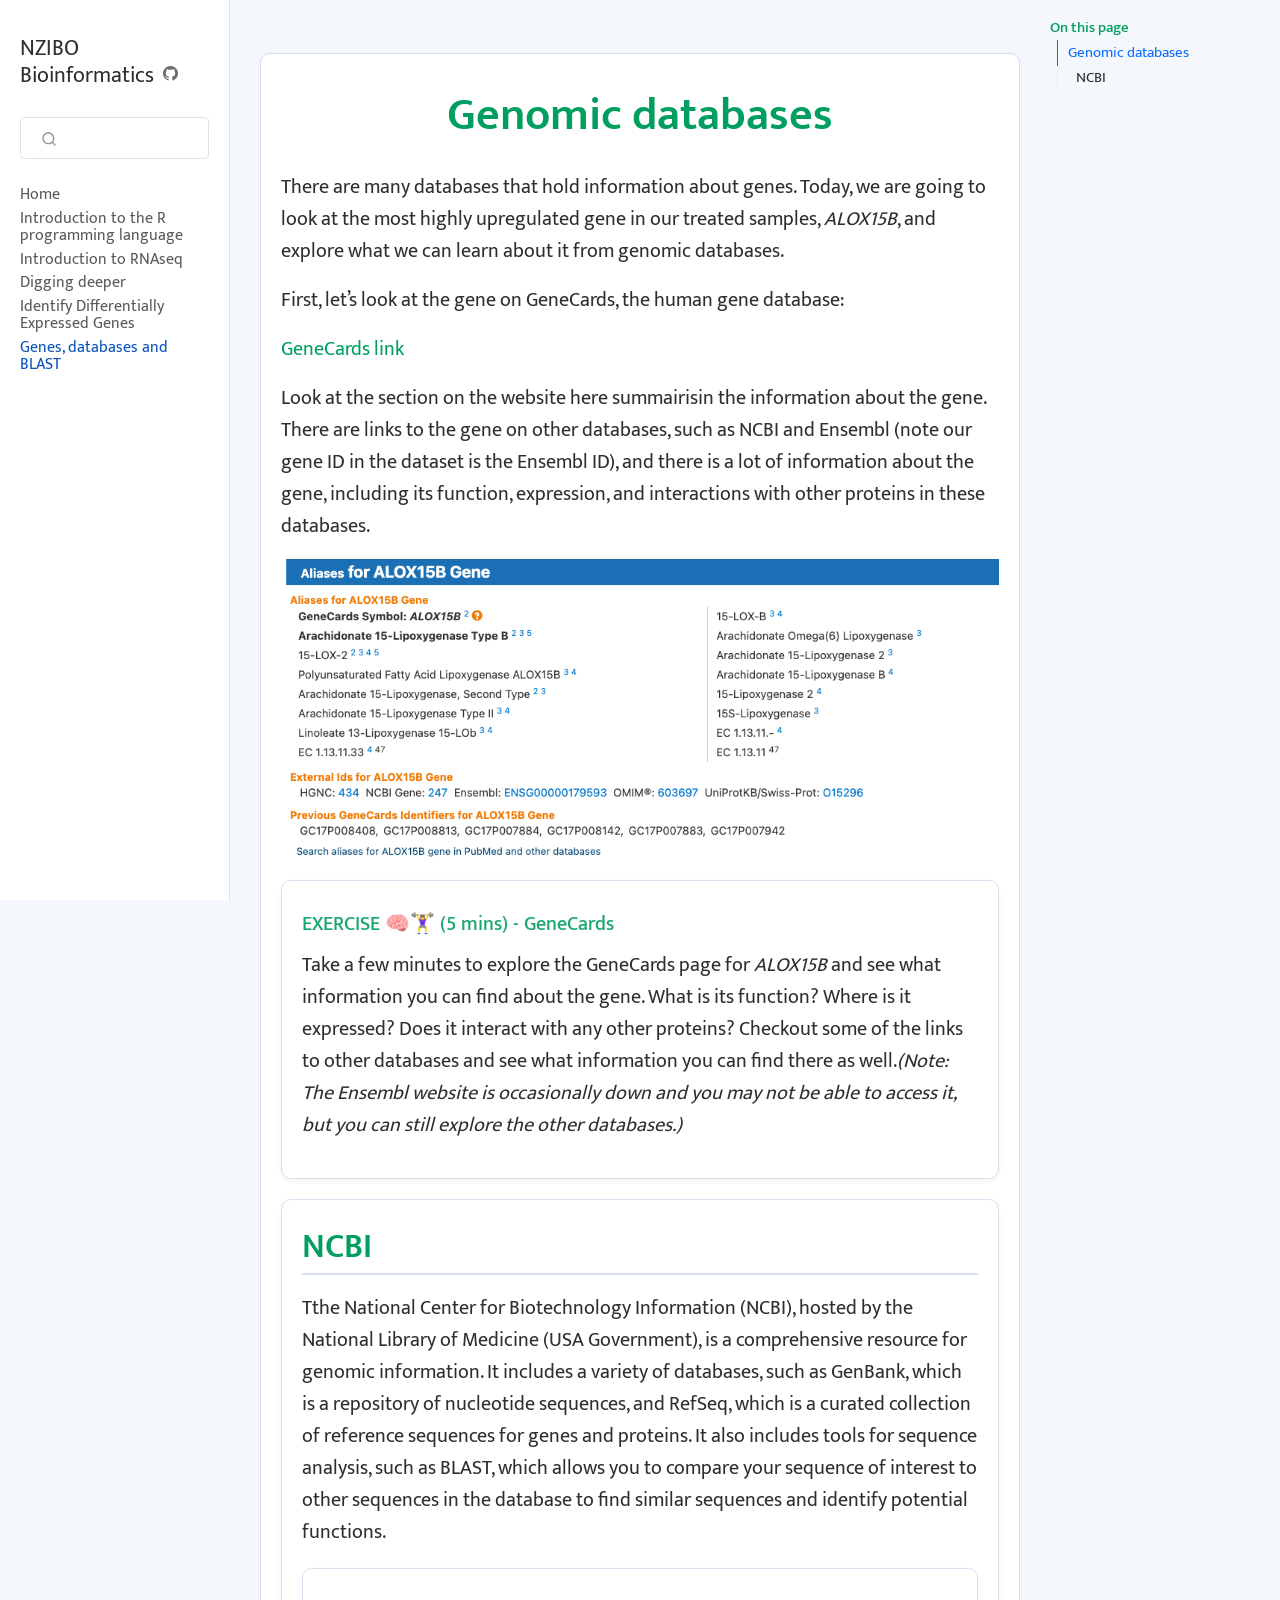
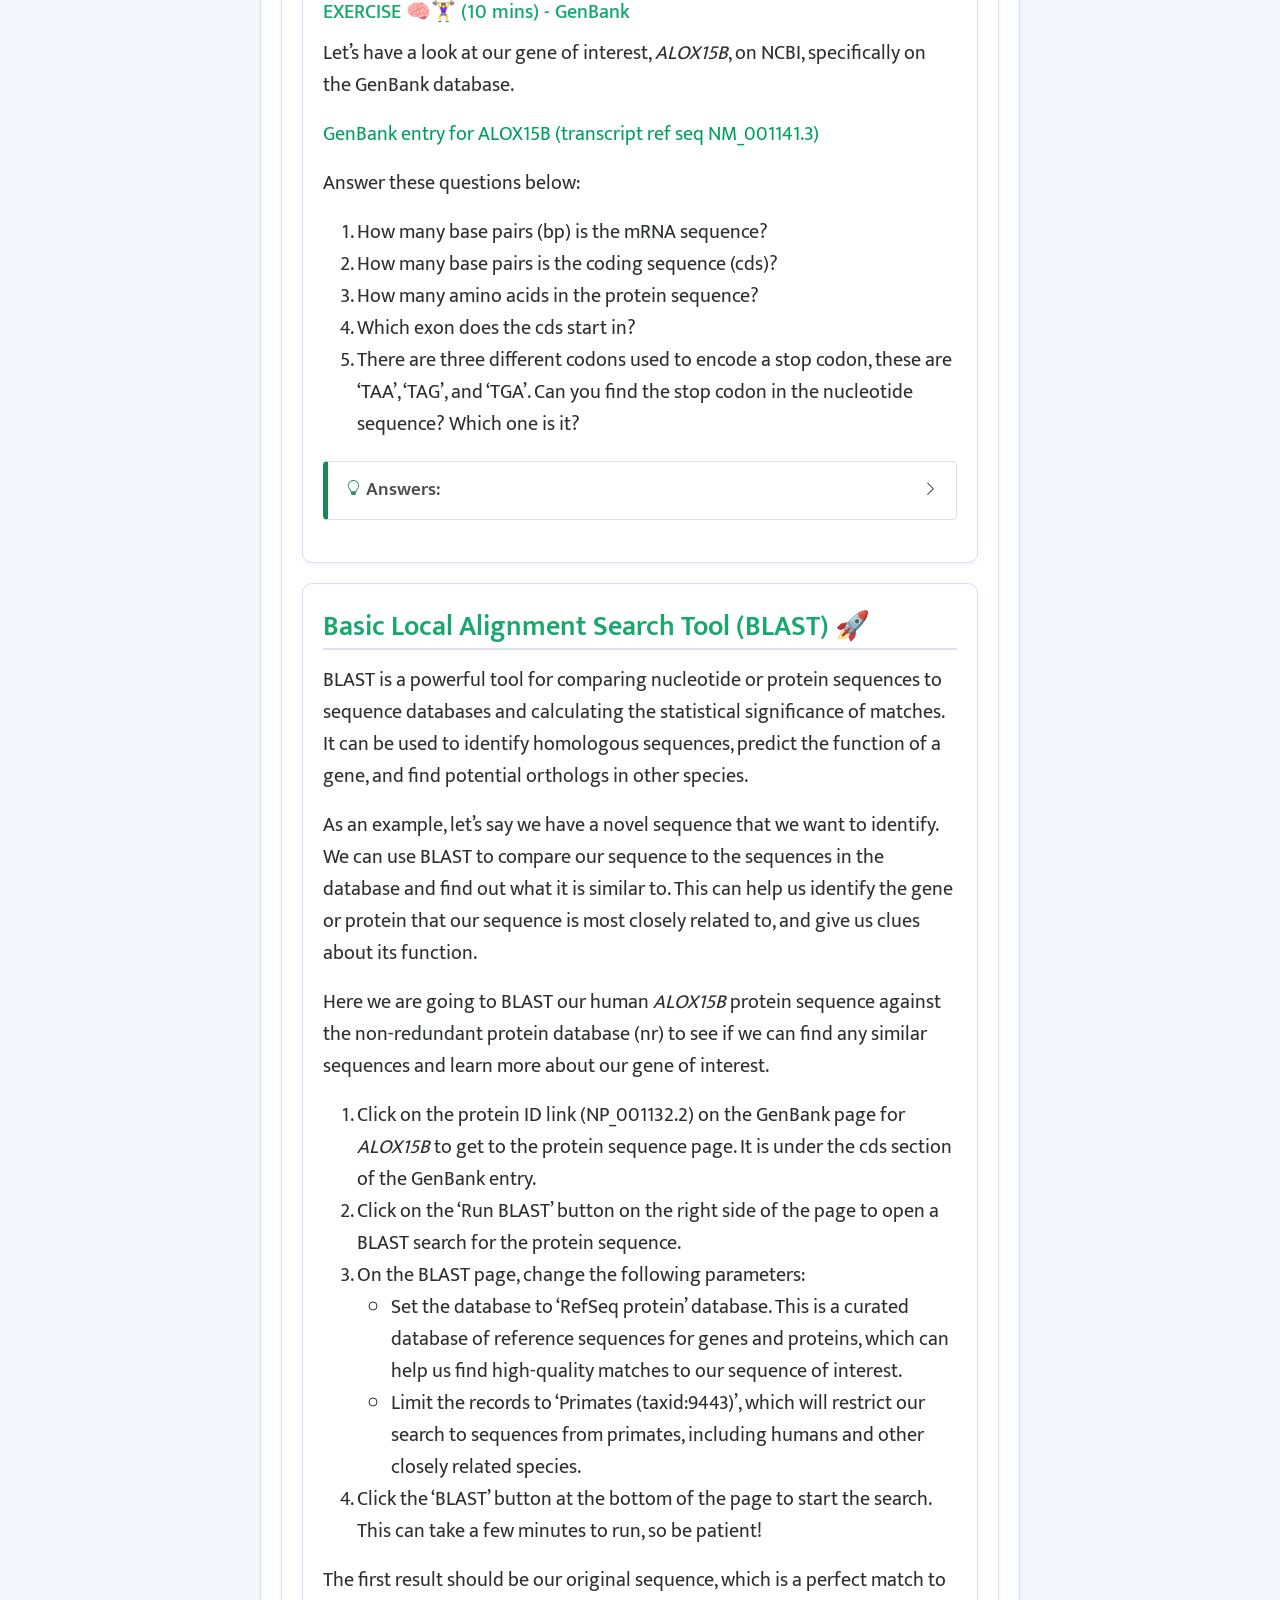
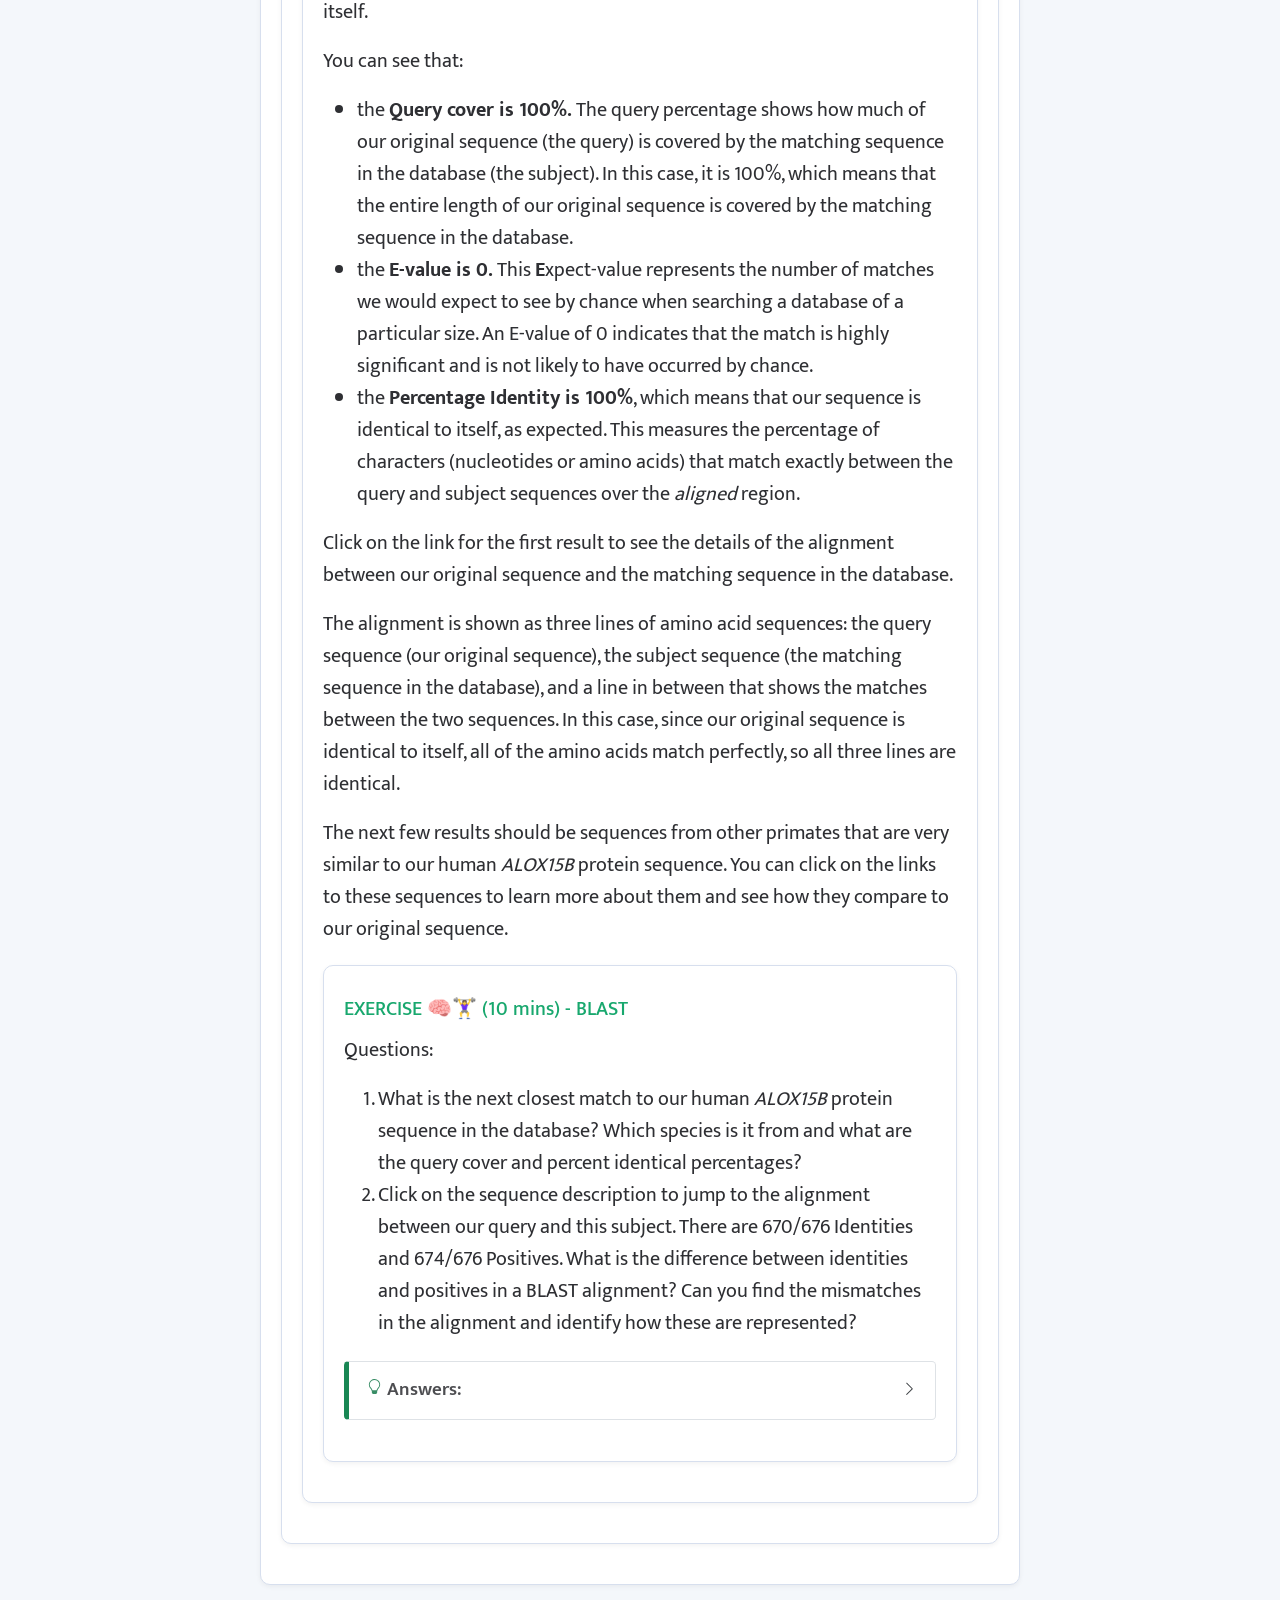
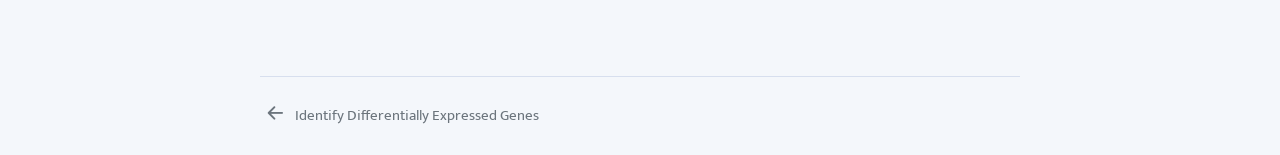
==== commit 526964d1: "blast" ====
--- a/docs/blast-off.html
+++ b/docs/blast-off.html
@@ -117,12 +117,6 @@
     <ul class="list-unstyled mt-1">
         <li class="sidebar-item">
   <div class="sidebar-item-container"> 
-  <a href="./test-styling.html" class="sidebar-item-text sidebar-link">
- <span class="menu-text">_test styles</span></a>
-  </div>
-</li>
-        <li class="sidebar-item">
-  <div class="sidebar-item-container"> 
   <a href="./index.html" class="sidebar-item-text sidebar-link">
  <span class="menu-text">Home</span></a>
   </div>
@@ -188,18 +182,111 @@
 <p>There are many databases that hold information about genes. Today, we are going to look at the most highly upregulated gene in our treated samples, <em>ALOX15B</em>, and explore what we can learn about it from genomic databases.</p>
 <p>First, let’s look at the gene on GeneCards, the human gene database:</p>
 <p><a href="https://www.genecards.org/cgi-bin/carddisp.pl?gene=ALOX15B">GeneCards link</a></p>
+<p>Look at the section on the website here summairisin the information about the gene. There are links to the gene on other databases, such as NCBI and Ensembl (note our gene ID in the dataset is the Ensembl ID), and there is a lot of information about the gene, including its function, expression, and interactions with other proteins in these databases.</p>
 <p><img src="figures/gene-cards.png" class="img-fluid"></p>
+<section id="exercise-5-mins---genecards" class="level5">
+<h5 class="anchored" data-anchor-id="exercise-5-mins---genecards">EXERCISE 🧠🏋️‍♀️ (5 mins) - GeneCards</h5>
+<p>Take a few minutes to explore the GeneCards page for <em>ALOX15B</em> and see what information you can find about the gene. What is its function? Where is it expressed? Does it interact with any other proteins? Checkout some of the links to other databases and see what information you can find there as well.<em>(Note: The Ensembl website is occasionally down and you may not be able to access it, but you can still explore the other databases.)</em></p>
+</section>
 <section id="ncbi" class="level2">
 <h2 class="anchored" data-anchor-id="ncbi">NCBI</h2>
-<p>how many exons does it have where does the cds start? cna you find the start codon on the nucleotide sequence? does it start at exon 1 base 1? is teh poly A site in the last exon and is it in teh cds?</p>
-<p>run blast p</p>
-<p>GenBank</p>
+<p>Tthe National Center for Biotechnology Information (NCBI), hosted by the National Library of Medicine (USA Government), is a comprehensive resource for genomic information. It includes a variety of databases, such as GenBank, which is a repository of nucleotide sequences, and RefSeq, which is a curated collection of reference sequences for genes and proteins. It also includes tools for sequence analysis, such as BLAST, which allows you to compare your sequence of interest to other sequences in the database to find similar sequences and identify potential functions.</p>
+<section id="exercise-10-mins---genbank" class="level5">
+<h5 class="anchored" data-anchor-id="exercise-10-mins---genbank">EXERCISE 🧠🏋️‍♀️ (10 mins) - GenBank</h5>
+<p>Let’s have a look at our gene of interest, <em>ALOX15B</em>, on NCBI, specifically on the GenBank database.</p>
+<p><a href="https://www.ncbi.nlm.nih.gov/nuccore/NM_001141.3?report=genbank&amp;log$=seqview">GenBank entry for ALOX15B (transcript ref seq NM_001141.3)</a></p>
+<p>Answer these questions below:</p>
+<ol type="1">
+<li>How many base pairs (bp) is the mRNA sequence?</li>
+<li>How many base pairs is the coding sequence (cds)?</li>
+<li>How many amino acids in the protein sequence?</li>
+<li>Which exon does the cds start in?</li>
+<li>There are three different codons used to encode a stop codon, these are ‘TAA’, ‘TAG’, and ‘TGA’. Can you find the stop codon in the nucleotide sequence? Which one is it?</li>
+</ol>
+<div class="callout callout-style-default callout-tip callout-titled">
+<div class="callout-header d-flex align-content-center" data-bs-toggle="collapse" data-bs-target=".callout-1-contents" aria-controls="callout-1" aria-expanded="false" aria-label="Toggle callout">
+<div class="callout-icon-container">
+<i class="callout-icon"></i>
+</div>
+<div class="callout-title-container flex-fill">
+Answers:
+</div>
+<div class="callout-btn-toggle d-inline-block border-0 py-1 ps-1 pe-0 float-end"><i class="callout-toggle"></i></div>
+</div>
+<div id="callout-1" class="callout-1-contents callout-collapse collapse">
+<div class="callout-body-container callout-body">
+<ol type="1">
+<li>2697 bp</li>
+<li>2128-98(+1) = 2031 bp (we have to add 1 because both the start and end positions are included in the length of the sequence!)</li>
+<li>(2031 / 3) - 1 = 676 amino acids (the cds has 2031 bp and each amino acid is coded by 3 nucleotides, so we divide the length of the cds by 3 to get the number of amino acids in the protein sequence. However, the last codon is a stop codon, which does not code for an amino acid, so we subtract 1 from the total number of amino acids to get the final count.)</li>
+<li>Exon # 1 - The first exon coordinates are 1-244, and the cds starts at position 98, which is within the first exon.</li>
+<li>The stop codon is ‘TAA’ and it is located at position 2126-2128 in the nucleotide sequence (the last three nucleotides of the cds, inclusive).</li>
+</ol>
+</div>
+</div>
+</div>
+</section>
 <section id="basic-local-alignment-search-tool-blast" class="level3">
 <h3 class="anchored" data-anchor-id="basic-local-alignment-search-tool-blast">Basic Local Alignment Search Tool (BLAST) 🚀</h3>
-<p>run blast p</p>
-<p>sequence alignment impotant skill idnetify intor exon also important</p>
-
-
+<p>BLAST is a powerful tool for comparing nucleotide or protein sequences to sequence databases and calculating the statistical significance of matches. It can be used to identify homologous sequences, predict the function of a gene, and find potential orthologs in other species.</p>
+<p>As an example, let’s say we have a novel sequence that we want to identify. We can use BLAST to compare our sequence to the sequences in the database and find out what it is similar to. This can help us identify the gene or protein that our sequence is most closely related to, and give us clues about its function.</p>
+<p>Here we are going to BLAST our human <em>ALOX15B</em> protein sequence against the non-redundant protein database (nr) to see if we can find any similar sequences and learn more about our gene of interest.</p>
+<ol type="1">
+<li>Click on the protein ID link (NP_001132.2) on the GenBank page for <em>ALOX15B</em> to get to the protein sequence page. It is under the cds section of the GenBank entry.<br>
+</li>
+<li>Click on the ‘Run BLAST’ button on the right side of the page to open a BLAST search for the protein sequence.<br>
+</li>
+<li>On the BLAST page, change the following parameters:
+<ul>
+<li>Set the database to ‘RefSeq protein’ database. This is a curated database of reference sequences for genes and proteins, which can help us find high-quality matches to our sequence of interest.<br>
+</li>
+<li>Limit the records to ‘Primates (taxid:9443)’, which will restrict our search to sequences from primates, including humans and other closely related species.<br>
+</li>
+</ul></li>
+<li>Click the ‘BLAST’ button at the bottom of the page to start the search. This can take a few minutes to run, so be patient!</li>
+</ol>
+<p>The first result should be our original sequence, which is a perfect match to itself.</p>
+<p>You can see that:</p>
+<ul>
+<li>the <strong>Query cover is 100%.</strong> The query percentage shows how much of our original sequence (the query) is covered by the matching sequence in the database (the subject). In this case, it is 100%, which means that the entire length of our original sequence is covered by the matching sequence in the database.<br>
+</li>
+<li>the <strong>E-value is 0.</strong> This <strong>E</strong>xpect-value represents the number of matches we would expect to see by chance when searching a database of a particular size. An E-value of 0 indicates that the match is highly significant and is not likely to have occurred by chance.<br>
+</li>
+<li>the <strong>Percentage Identity is 100%</strong>, which means that our sequence is identical to itself, as expected. This measures the percentage of characters (nucleotides or amino acids) that match exactly between the query and subject sequences over the <em>aligned</em> region.</li>
+</ul>
+<p>Click on the link for the first result to see the details of the alignment between our original sequence and the matching sequence in the database.</p>
+<p>The alignment is shown as three lines of amino acid sequences: the query sequence (our original sequence), the subject sequence (the matching sequence in the database), and a line in between that shows the matches between the two sequences. In this case, since our original sequence is identical to itself, all of the amino acids match perfectly, so all three lines are identical.</p>
+<p>The next few results should be sequences from other primates that are very similar to our human <em>ALOX15B</em> protein sequence. You can click on the links to these sequences to learn more about them and see how they compare to our original sequence.</p>
+<section id="exercise-10-mins---blast" class="level5">
+<h5 class="anchored" data-anchor-id="exercise-10-mins---blast">EXERCISE 🧠🏋️‍♀️ (10 mins) - BLAST</h5>
+<p>Questions:</p>
+<ol type="1">
+<li>What is the next closest match to our human <em>ALOX15B</em> protein sequence in the database? Which species is it from and what are the query cover and percent identical percentages?</li>
+<li>Click on the sequence description to jump to the alignment between our query and this subject. There are 670/676 Identities and 674/676 Positives. What is the difference between identities and positives in a BLAST alignment? Can you find the mismatches in the alignment and identify how these are represented?</li>
+</ol>
+<div class="callout callout-style-default callout-tip callout-titled">
+<div class="callout-header d-flex align-content-center" data-bs-toggle="collapse" data-bs-target=".callout-2-contents" aria-controls="callout-2" aria-expanded="false" aria-label="Toggle callout">
+<div class="callout-icon-container">
+<i class="callout-icon"></i>
+</div>
+<div class="callout-title-container flex-fill">
+Answers:
+</div>
+<div class="callout-btn-toggle d-inline-block border-0 py-1 ps-1 pe-0 float-end"><i class="callout-toggle"></i></div>
+</div>
+<div id="callout-2" class="callout-2-contents callout-collapse collapse">
+<div class="callout-body-container callout-body">
+<ol type="1">
+<li>Pan troglodytes (chimpanzee). The query cover is 100% and the percent identical is 99.11%. This means that the entire length of our original sequence is covered by the matching sequence from the chimpanzee, and that 99.11% of the amino acids in the two sequences are identical, which indicates a very high level of similarity between the human and chimpanzee <em>ALOX15B</em> protein sequences.<br>
+</li>
+<li>Identities refer to the number of positions in the alignment where the amino acids are exactly the same between the query and subject sequences. Positives refer to the number of positions where the amino acids are either identical or similar (e.g., they have similar properties such as charge or hydrophobicity). In this case, there are 670 identities, which means that 670 amino acids in the alignment are exactly the same between the human and chimpanzee sequences. There are also 674 positives, which means that there are an additional 4 positions where the amino acids are similar but not identical. The mismatches in the alignment are represented by spaces in the middle line of the BLAST output, which indicates that there is no match at those positions between the query and subject sequences. The positives are represented by ‘+’ symbols in the middle line, which indicates that there is a match at those positions between the query and subject sequences, but the amino acids are not identical. In this case, there are 4 positions where there are ‘+’ symbols, indicating that there are 4 amino acids that are similar but not identical between the human and chimpanzee <em>ALOX15B</em> protein sequences.</li>
+</ol>
+</div>
+</div>
+</div>
+
+
+</section>
 </section>
 </section>
 </section>
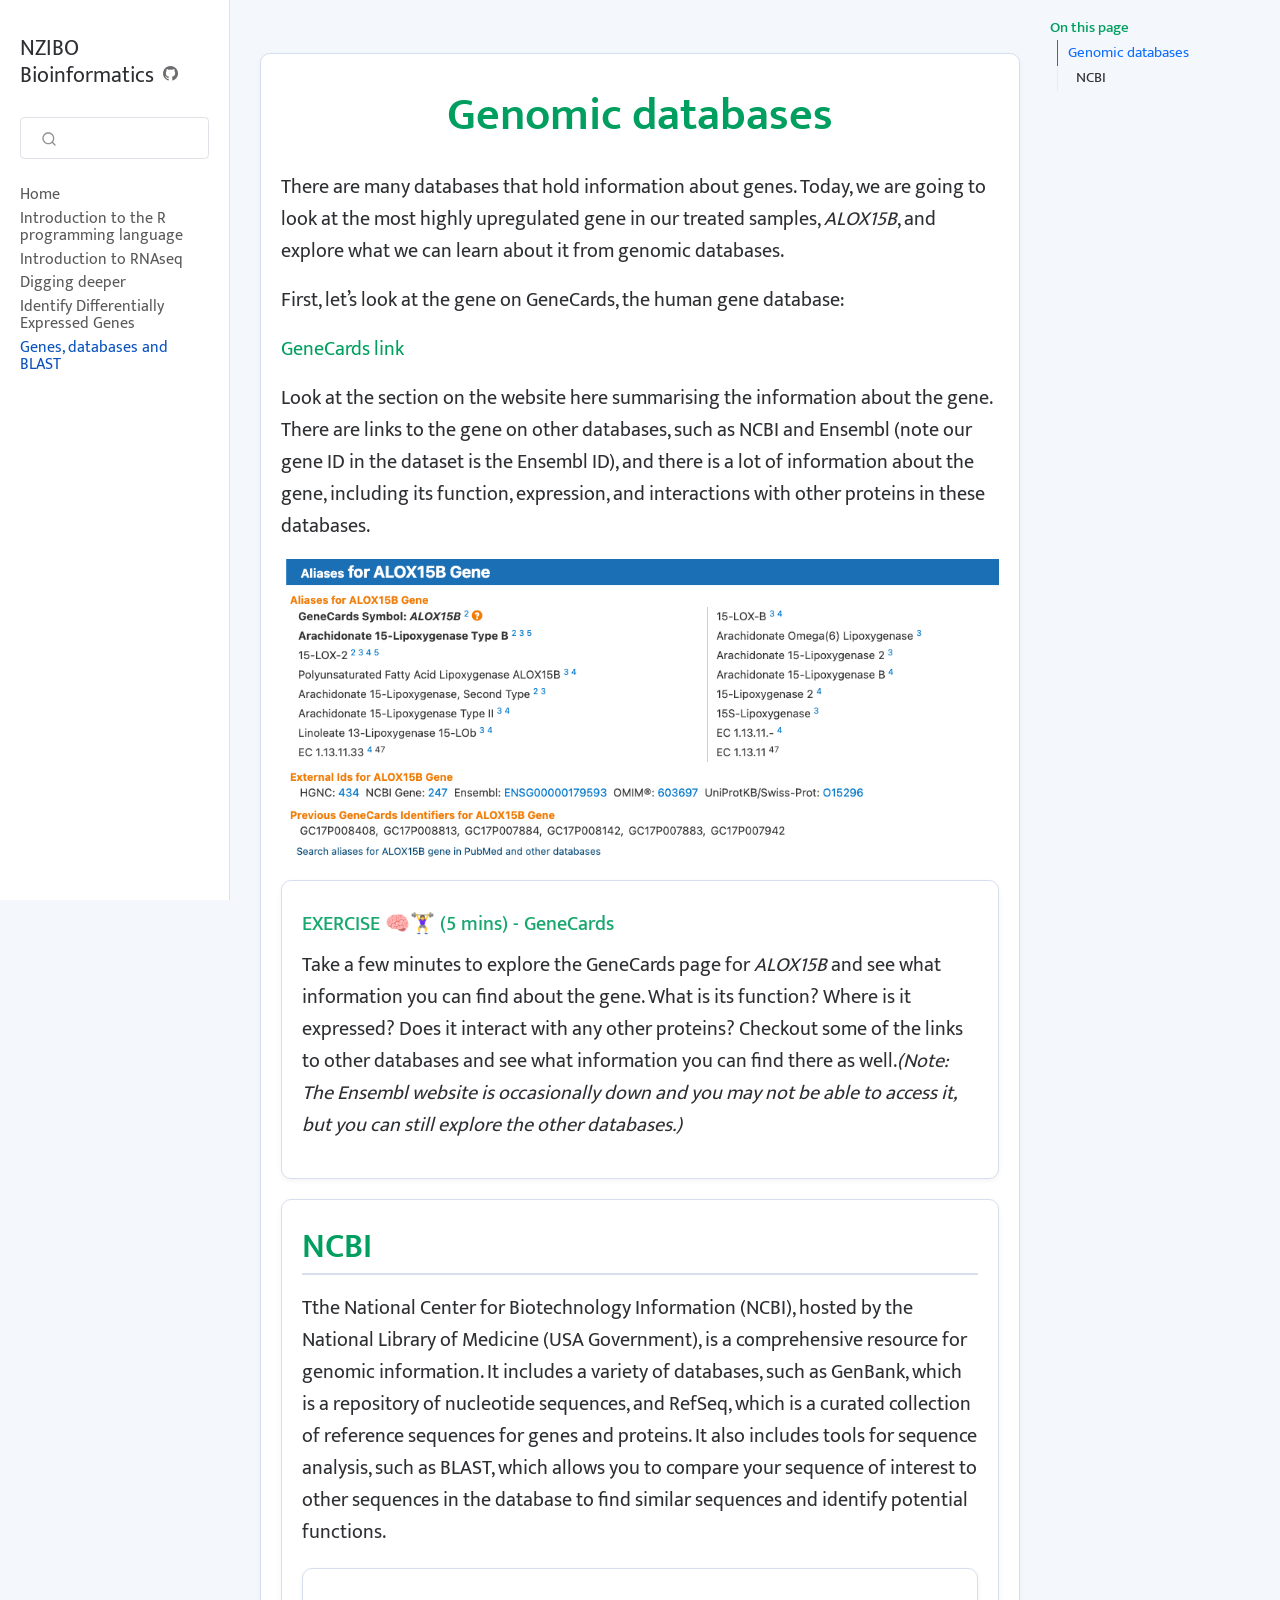
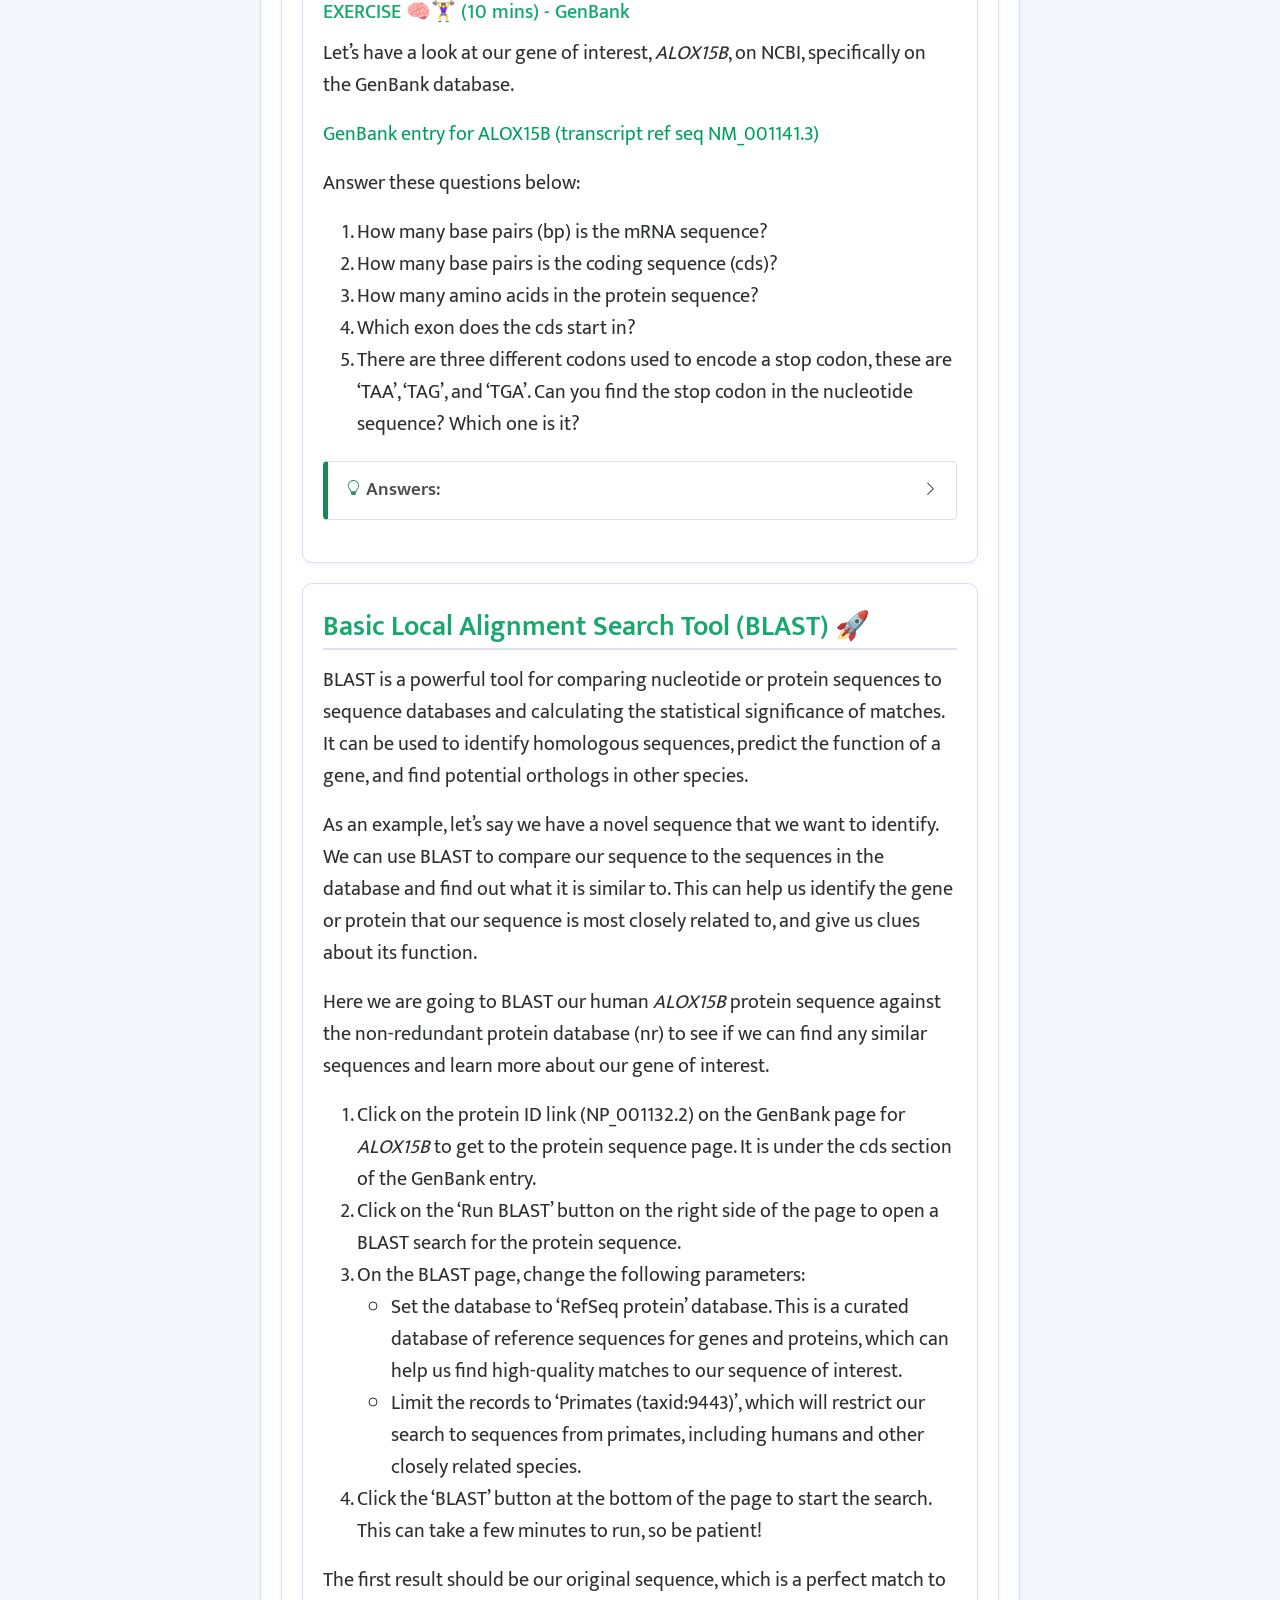
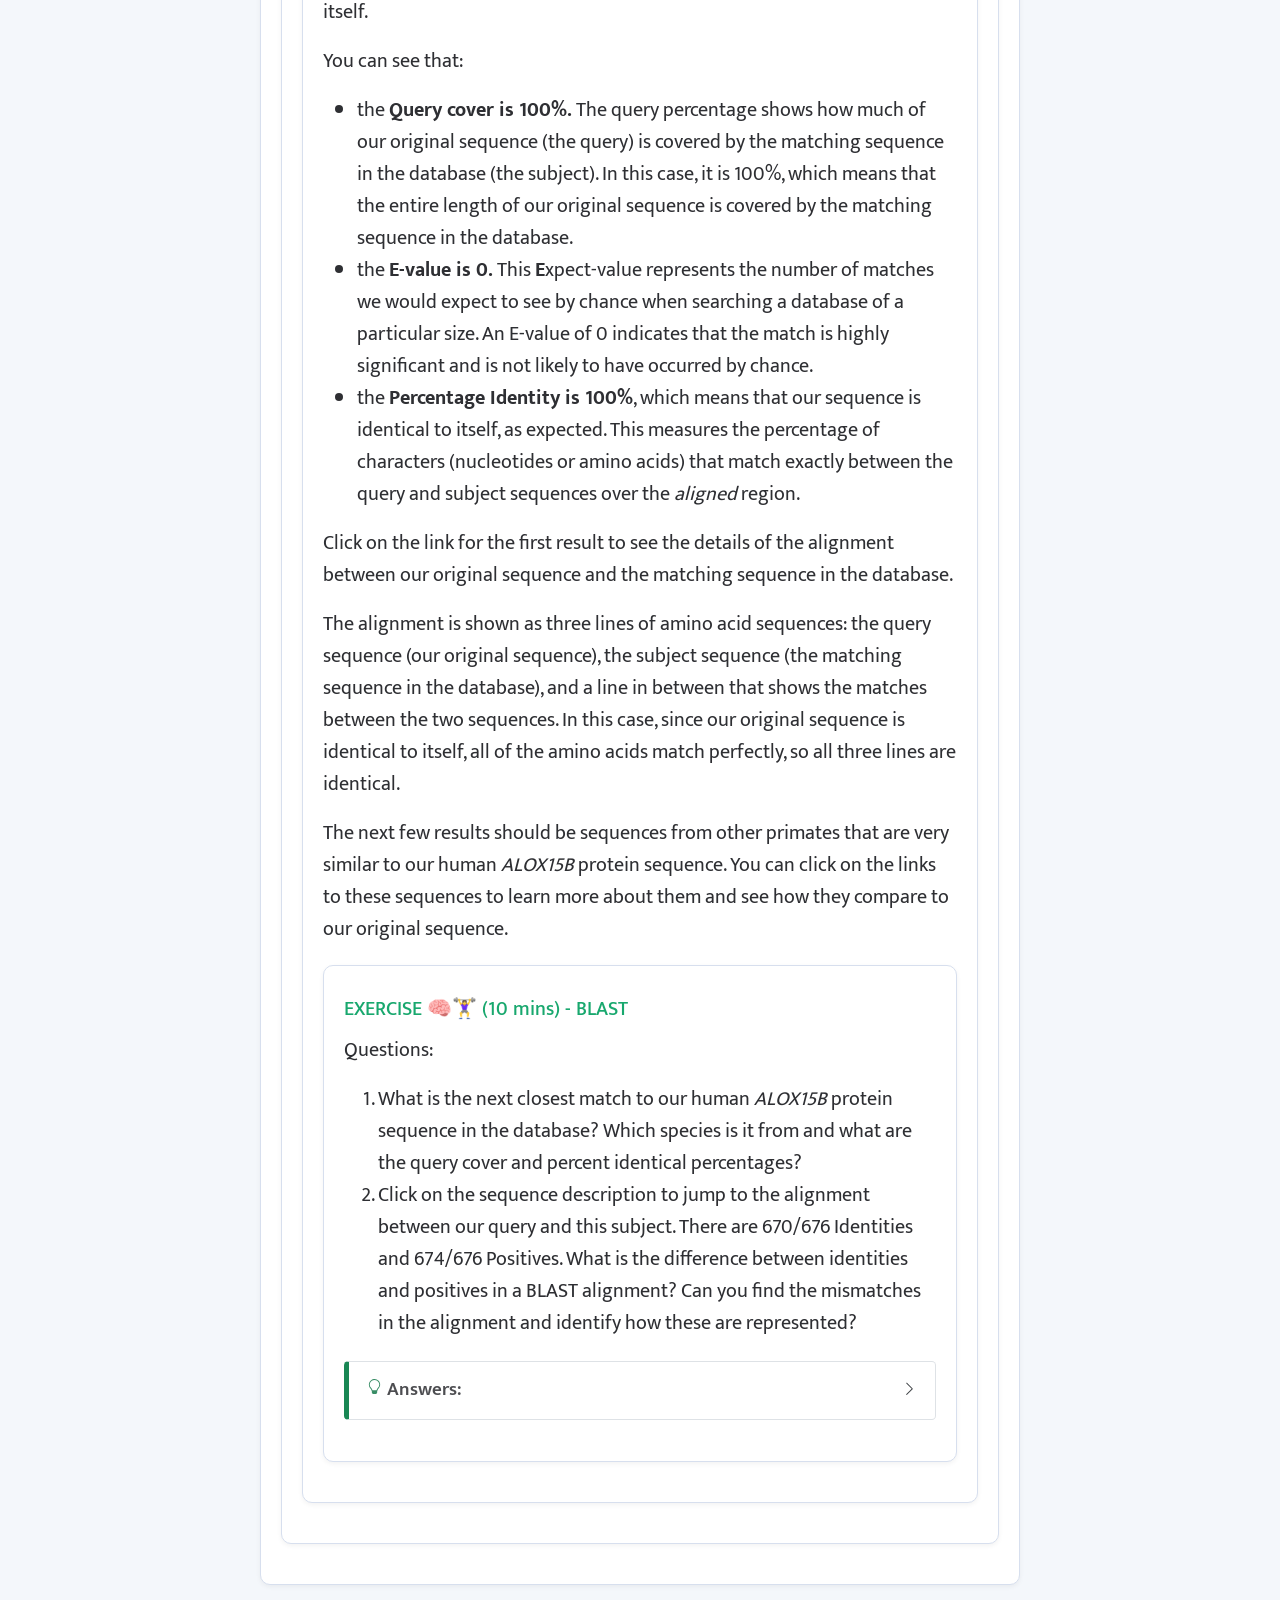
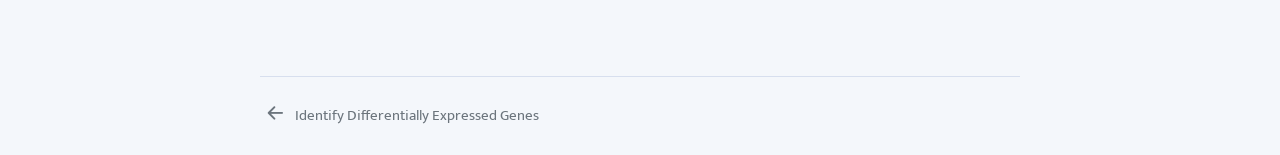
==== commit a6dcce6e: "typos" ====
--- a/docs/blast-off.html
+++ b/docs/blast-off.html
@@ -182,7 +182,7 @@
 <p>There are many databases that hold information about genes. Today, we are going to look at the most highly upregulated gene in our treated samples, <em>ALOX15B</em>, and explore what we can learn about it from genomic databases.</p>
 <p>First, let’s look at the gene on GeneCards, the human gene database:</p>
 <p><a href="https://www.genecards.org/cgi-bin/carddisp.pl?gene=ALOX15B">GeneCards link</a></p>
-<p>Look at the section on the website here summairisin the information about the gene. There are links to the gene on other databases, such as NCBI and Ensembl (note our gene ID in the dataset is the Ensembl ID), and there is a lot of information about the gene, including its function, expression, and interactions with other proteins in these databases.</p>
+<p>Look at the section on the website here summarising the information about the gene. There are links to the gene on other databases, such as NCBI and Ensembl (note our gene ID in the dataset is the Ensembl ID), and there is a lot of information about the gene, including its function, expression, and interactions with other proteins in these databases.</p>
 <p><img src="figures/gene-cards.png" class="img-fluid"></p>
 <section id="exercise-5-mins---genecards" class="level5">
 <h5 class="anchored" data-anchor-id="exercise-5-mins---genecards">EXERCISE 🧠🏋️‍♀️ (5 mins) - GeneCards</h5>
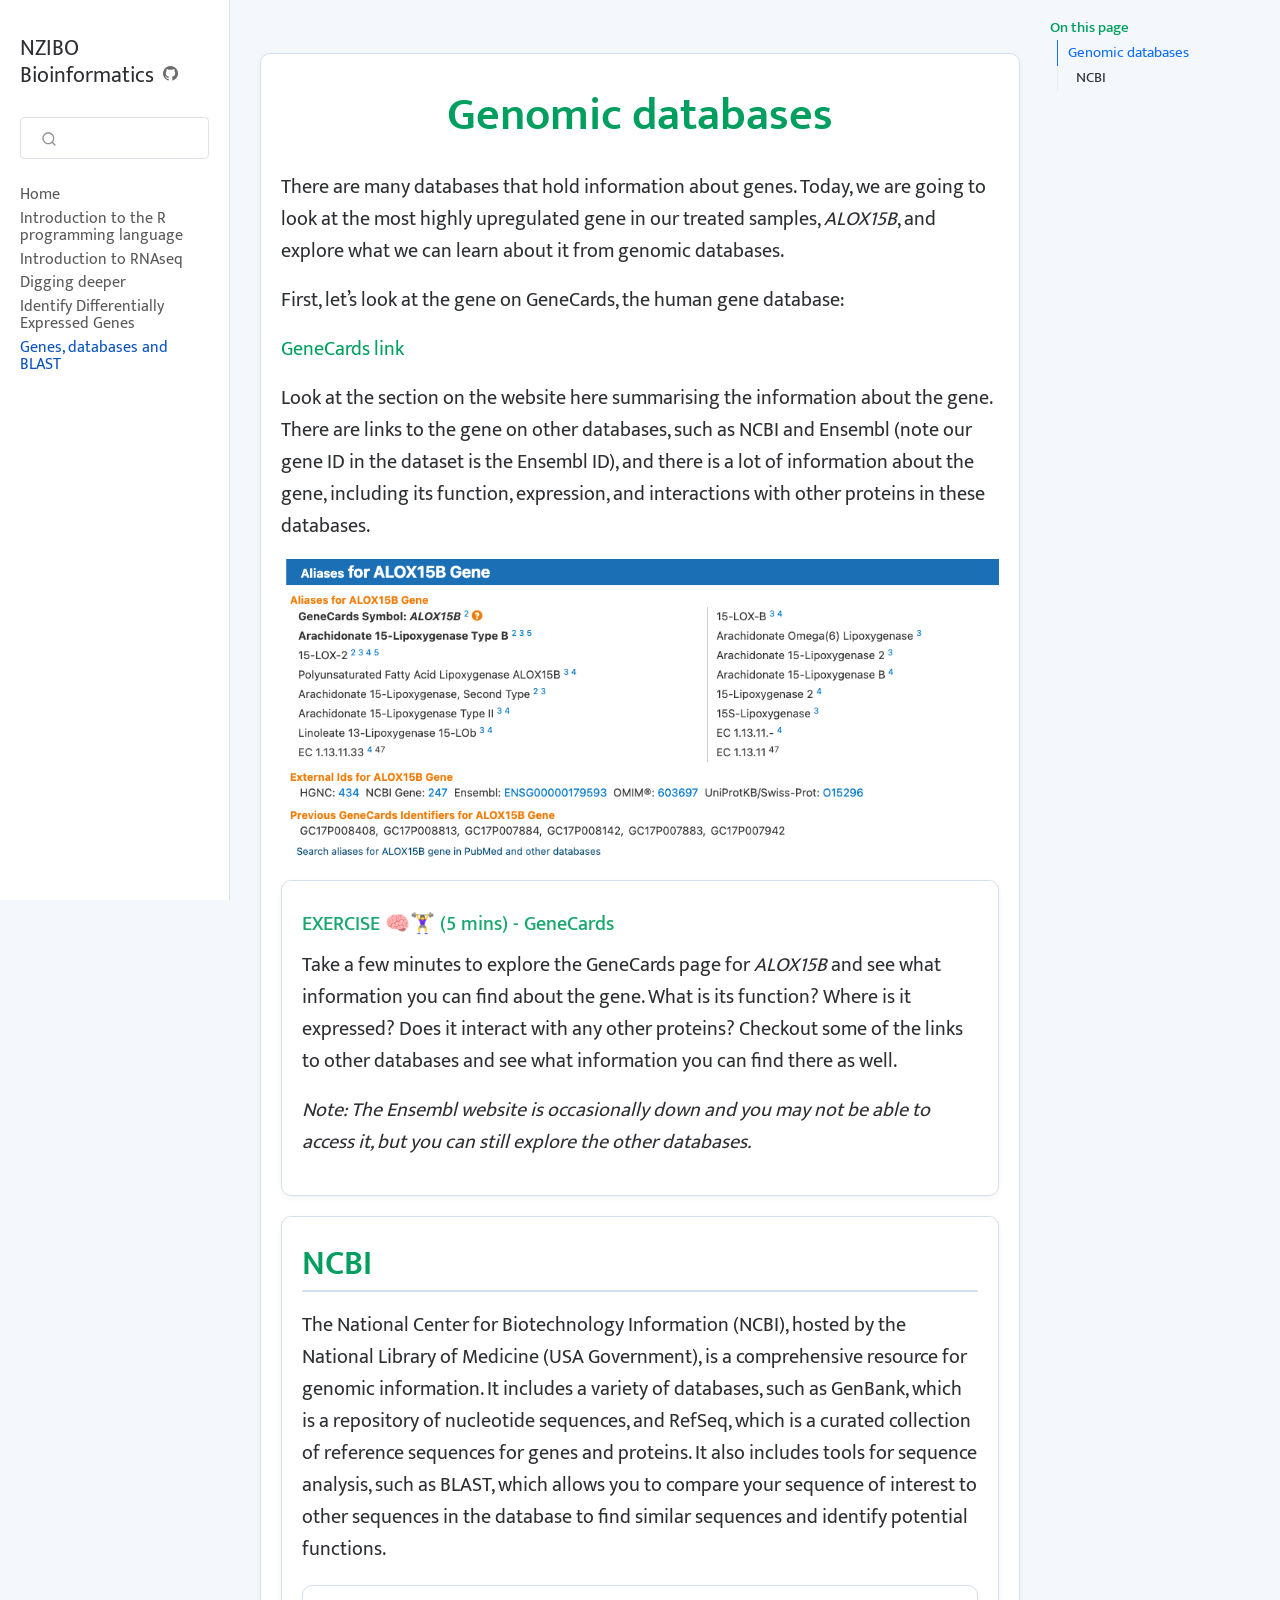
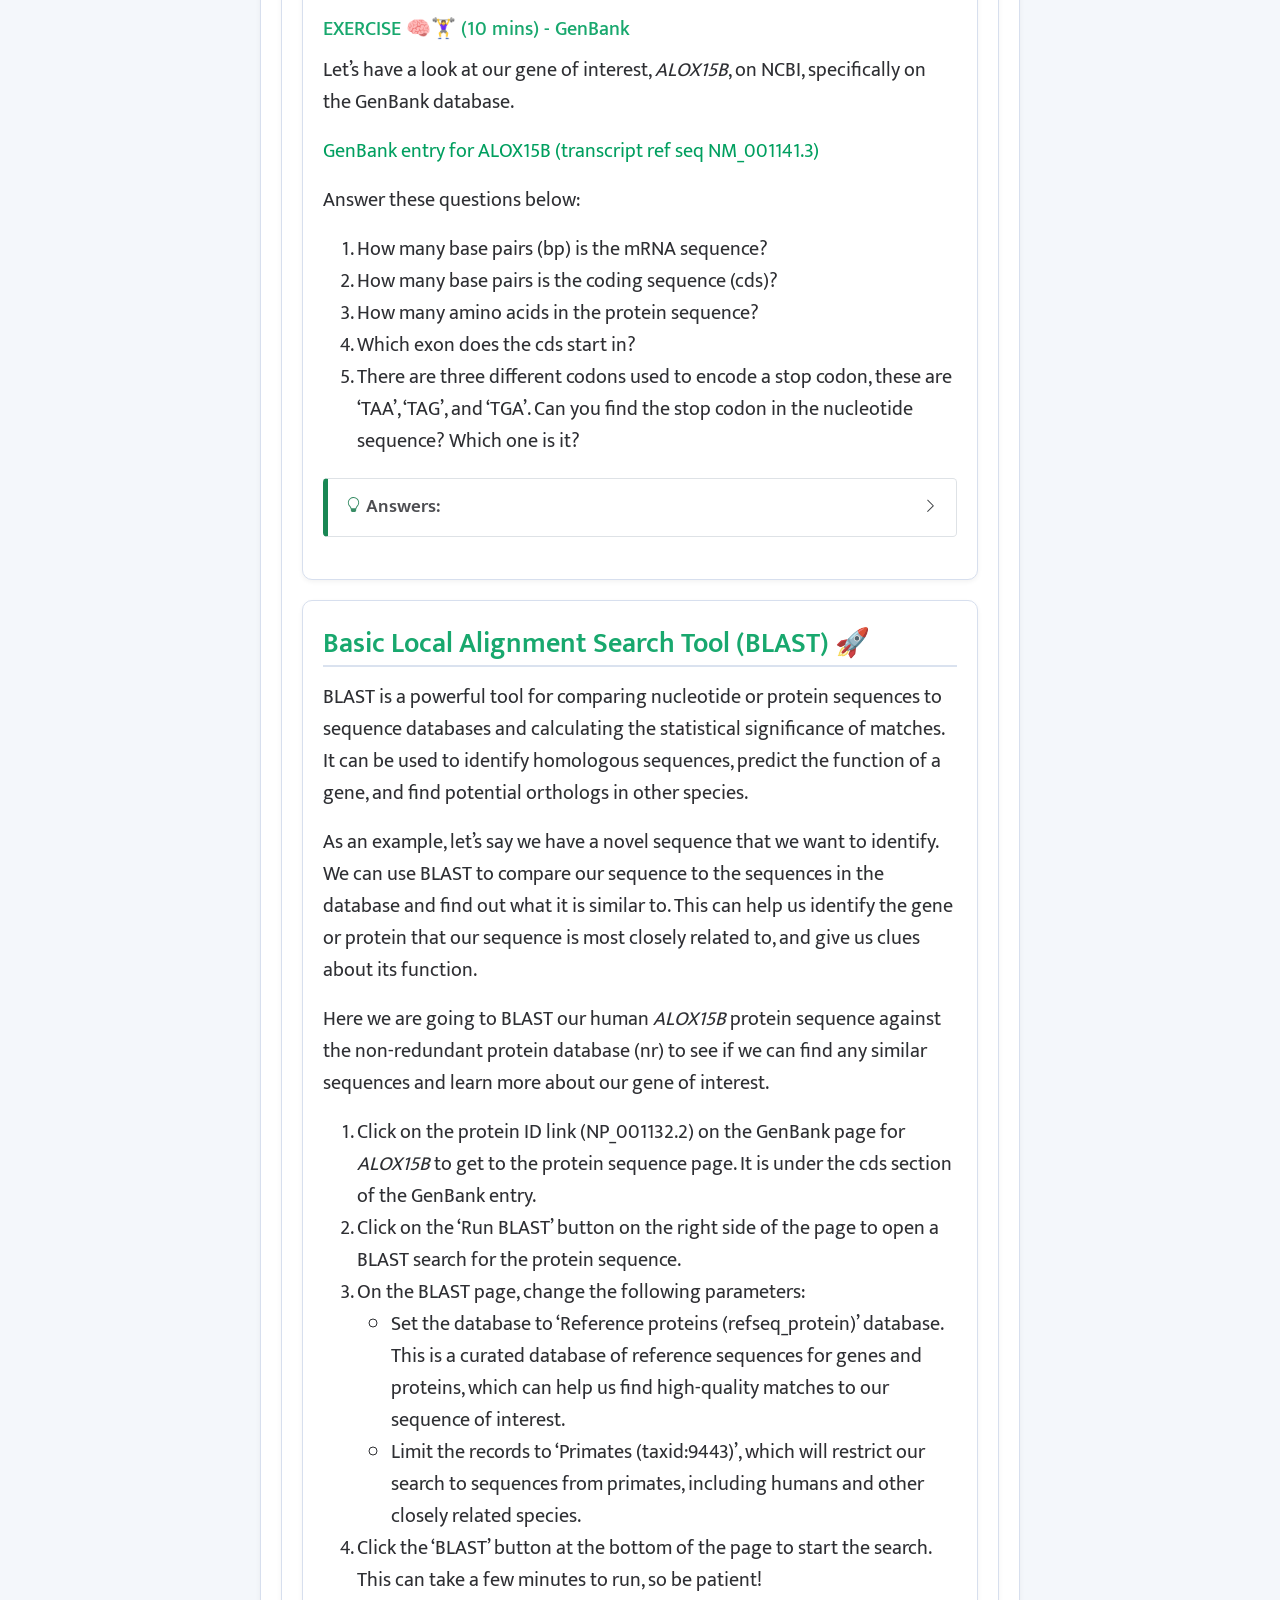
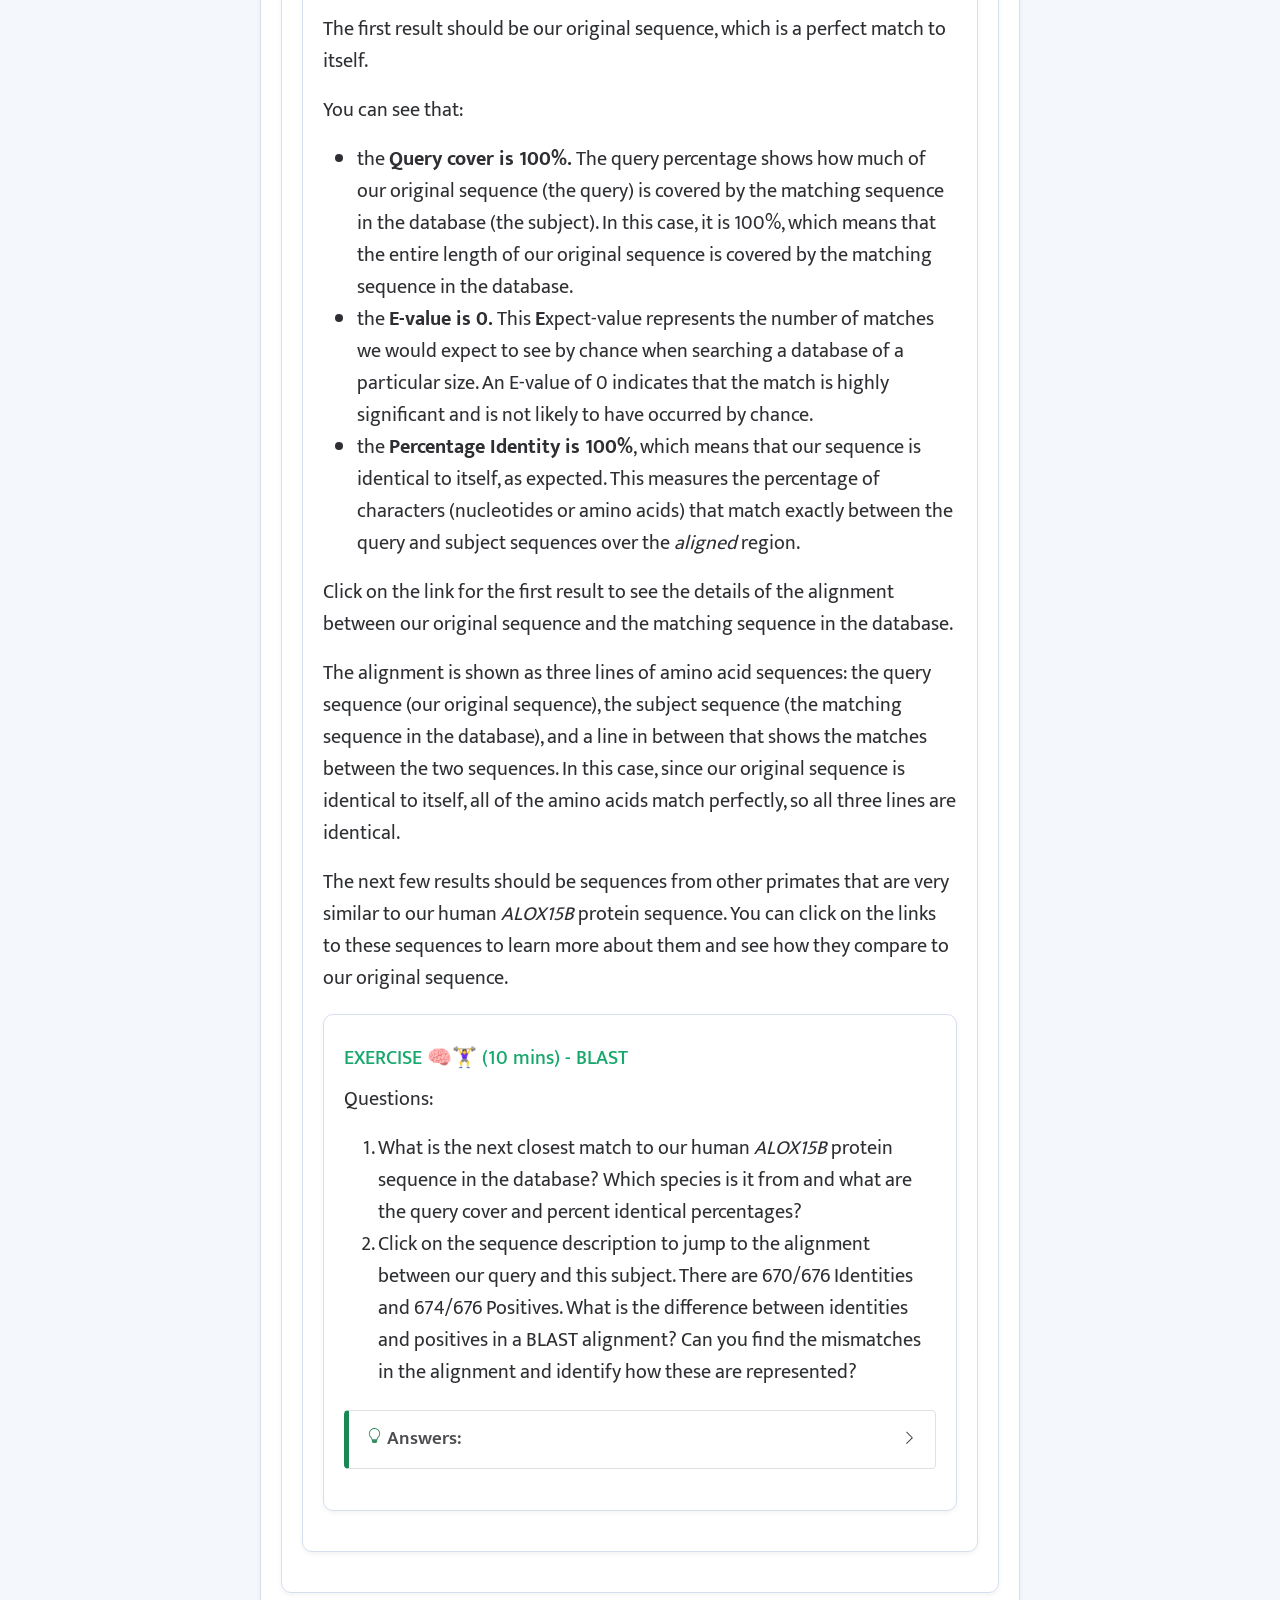
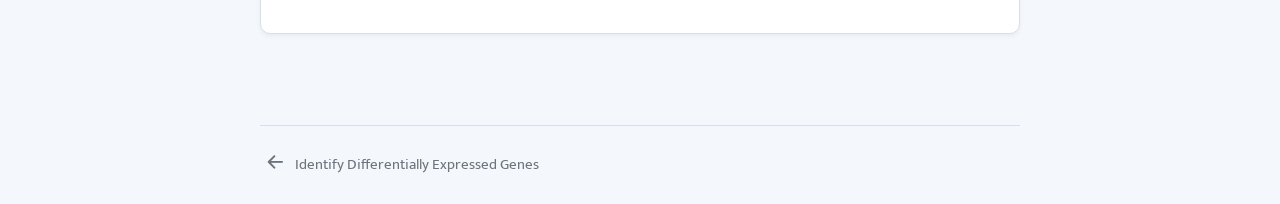
==== commit 541902f3: "edits" ====
--- a/docs/blast-off.html
+++ b/docs/blast-off.html
@@ -186,11 +186,12 @@
 <p><img src="figures/gene-cards.png" class="img-fluid"></p>
 <section id="exercise-5-mins---genecards" class="level5">
 <h5 class="anchored" data-anchor-id="exercise-5-mins---genecards">EXERCISE 🧠🏋️‍♀️ (5 mins) - GeneCards</h5>
-<p>Take a few minutes to explore the GeneCards page for <em>ALOX15B</em> and see what information you can find about the gene. What is its function? Where is it expressed? Does it interact with any other proteins? Checkout some of the links to other databases and see what information you can find there as well.<em>(Note: The Ensembl website is occasionally down and you may not be able to access it, but you can still explore the other databases.)</em></p>
+<p>Take a few minutes to explore the GeneCards page for <em>ALOX15B</em> and see what information you can find about the gene. What is its function? Where is it expressed? Does it interact with any other proteins? Checkout some of the links to other databases and see what information you can find there as well.</p>
+<p><em>Note: The Ensembl website is occasionally down and you may not be able to access it, but you can still explore the other databases.</em></p>
 </section>
 <section id="ncbi" class="level2">
 <h2 class="anchored" data-anchor-id="ncbi">NCBI</h2>
-<p>Tthe National Center for Biotechnology Information (NCBI), hosted by the National Library of Medicine (USA Government), is a comprehensive resource for genomic information. It includes a variety of databases, such as GenBank, which is a repository of nucleotide sequences, and RefSeq, which is a curated collection of reference sequences for genes and proteins. It also includes tools for sequence analysis, such as BLAST, which allows you to compare your sequence of interest to other sequences in the database to find similar sequences and identify potential functions.</p>
+<p>The National Center for Biotechnology Information (NCBI), hosted by the National Library of Medicine (USA Government), is a comprehensive resource for genomic information. It includes a variety of databases, such as GenBank, which is a repository of nucleotide sequences, and RefSeq, which is a curated collection of reference sequences for genes and proteins. It also includes tools for sequence analysis, such as BLAST, which allows you to compare your sequence of interest to other sequences in the database to find similar sequences and identify potential functions.</p>
 <section id="exercise-10-mins---genbank" class="level5">
 <h5 class="anchored" data-anchor-id="exercise-10-mins---genbank">EXERCISE 🧠🏋️‍♀️ (10 mins) - GenBank</h5>
 <p>Let’s have a look at our gene of interest, <em>ALOX15B</em>, on NCBI, specifically on the GenBank database.</p>
@@ -238,7 +239,7 @@
 </li>
 <li>On the BLAST page, change the following parameters:
 <ul>
-<li>Set the database to ‘RefSeq protein’ database. This is a curated database of reference sequences for genes and proteins, which can help us find high-quality matches to our sequence of interest.<br>
+<li>Set the database to ‘Reference proteins (refseq_protein)’ database. This is a curated database of reference sequences for genes and proteins, which can help us find high-quality matches to our sequence of interest.<br>
 </li>
 <li>Limit the records to ‘Primates (taxid:9443)’, which will restrict our search to sequences from primates, including humans and other closely related species.<br>
 </li>
